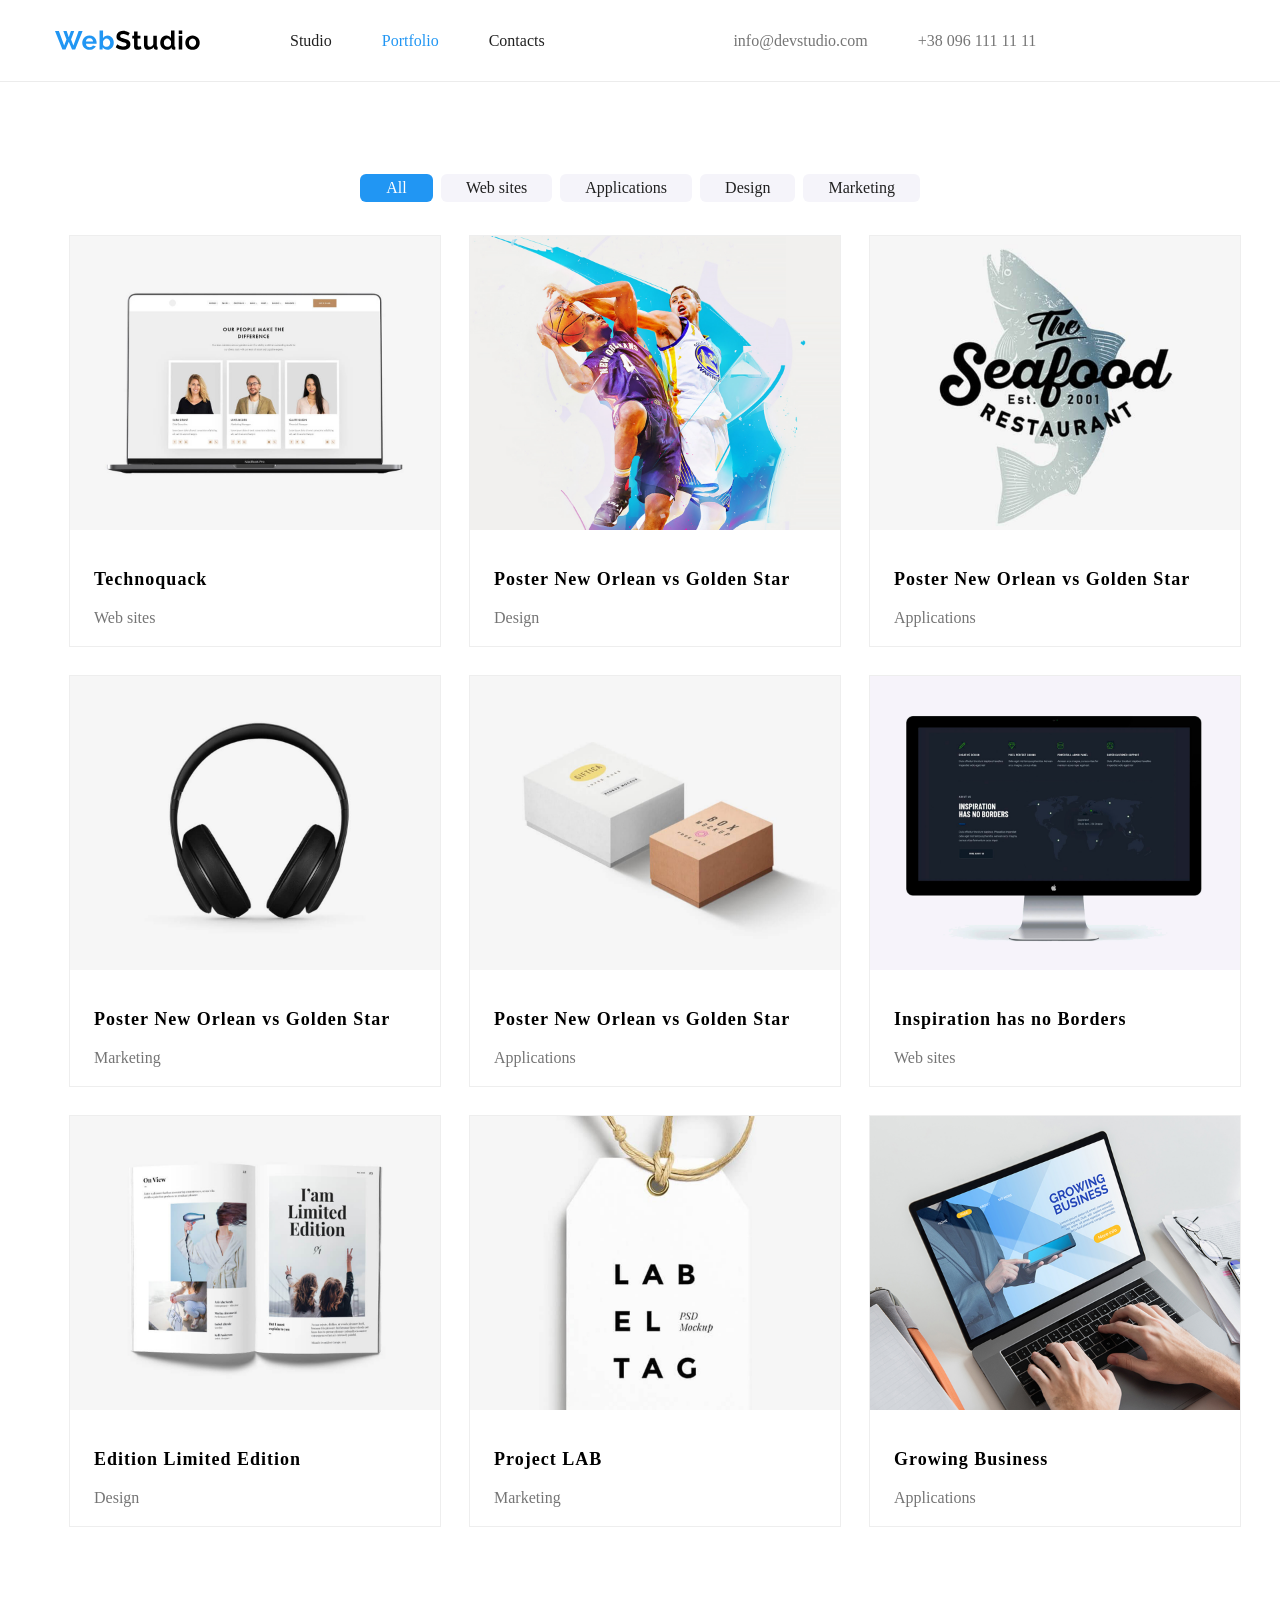
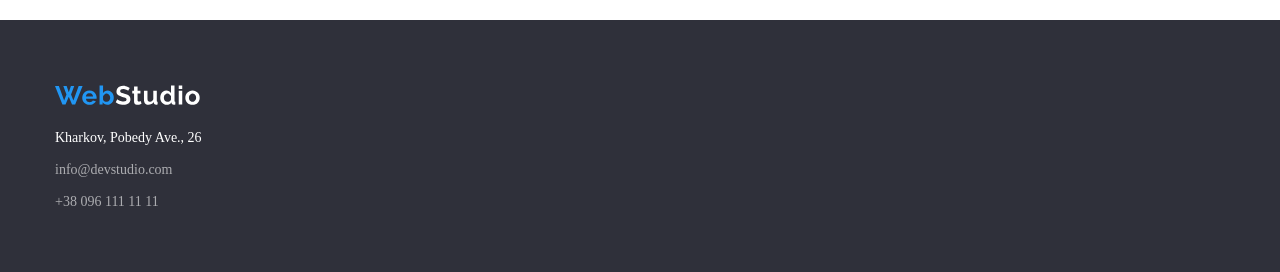
==== portfolio.html @ 72ee82d3 "finised hw-7" ====
<!DOCTYPE html>
<html lang="en">
<head>
    <meta charset="UTF-8">
    <meta name="viewport" content="width=device-width, initial-scale=1.0">
    <title>Portfolio</title>
    <link rel="stylesheet" href="css/styles.css">
</head>

<body>
        <header class="header">
        <div class="container header-container">
            <a class="header-logo" href="#">
                <img src="img/logo-header.svg" alt="WebStudio" width="145" height="31">
            </a>
            <nav class="header-nav">
                <a href="index.html">Studio</a>
                <a class="active" href="#">Portfolio</a>
                <a href="#">Contacts</a>
            </nav>

            <div class="header-info">
                <a href="mailto:info@devstudio.com">info@devstudio.com</a>
                <a href="tel:+380961111111">+38 096 111 11 11</a>
            </div>
        </div>

    </header>

    <main>
        <div class="three">
        <section class="container">
            <div class="dow">
                <button class="dow-btn">All</button>
                <button class="dow-btn1">Web sites</button>
                <button class="dow-btn1">Applications</button>
                <button class="dow-btn1">Design</button>
                <button class="dow-btn1">Marketing</button>
            </div>
        <section class="container">
            <div class="dflex">
                <div class="bordp2">
                    <img class="imgp2" src="img/p2-1.png" alt="p2-1" width="370" height="294">
                    <div class="divp2">
                        <h3 class="h3p2">Technoquack</h3>
                        <p class="pp2">Web sites</p>
                    </div>
                </div>
                <div class="bordp2">
                    <img class="imgp2" src="img/p2-2.png" alt="p2-2" width="370"height="294">
                    <div class="divp2">
                        <h3 class="h3p2">Poster New Orlean vs Golden Star</h3>
                        <p class="pp2">Design</p>
                    </div>
                </div>
                <div class="bordp2">
                    <img class="imgp2" src="img/p2-3.png" alt="p2-3" width="370"height="294">
                    <div class="divp2">
                        <h3 class="h3p2">Poster New Orlean vs Golden Star</h3>
                        <p class="pp2">Applications</p>
                    </div>
                </div>
                <div class="bordp2">
                    <img class="imgp2" src="img/p2-4.png" alt="p2-4" width="370"height="294">
                    <div class="divp2">
                        <h3 class="h3p2">Poster New Orlean vs Golden Star</h3>
                        <p class="pp2">Marketing</p>
                    </div>
                </div>
                <div class="bordp2">
                    <img class="imgp2" src="img/p2-5.png" alt="p2-5" width="370"height="294">
                    <div class="divp2">
                        <h3 class="h3p2">Poster New Orlean vs Golden Star</h3>
                        <p class="pp2">Applications</p>
                    </div>
                </div>
                <div class="bordp2">
                    <img class="imgp2" src="img/p2-6.png" alt="p2-6" width="370"height="294">
                    <div class="divp2">
                        <h3 class="h3p2">Inspiration has no Borders</h3>
                        <p class="pp2">Web sites</p>
                    </div>
                </div>
                <div class="bordp2">
                    <img class="imgp2" src="img/p2-7.png" alt="p2-7" width="370"height="294">
                    <div class="divp2">
                        <h3 class="h3p2">Edition Limited Edition</h3>
                        <p class="pp2">Design</p>
                    </div>
                </div>
                <div class="bordp2">
                    <img class="imgp2" src="img/p2-8.png" alt="p2-8" width="370"height="294">
                    <div class="divp2">
                        <h3 class="h3p2">Project LAB</h3>
                        <p class="pp2">Marketing</p>
                    </div>
                </div>
                <div class="bordp2">
                    <img class="imgp2" src="img/p2-9.png" alt="p2-9" width="370"height="294">
                    <div class="divp2">
                        <h3 class="h3p2">Growing Business</h3>
                        <p class="pp2">Applications</p>
                    </div>
                </div>
            </div>
        </section>
            </div>
        </section>
        </div>
    </main>

    <footer>
        <section class="footer">
        <div class="container">
        <div class="footer-out">
        <a href="#">
        <img class="img-footer" src="img/logo-footer.svg" alt="Logo" width="145"height="31">
        </a>
        </div>
        <div class="footer-out2">
            <h3>Kharkov, Pobedy Ave., 26</h3>
        </div>
        <div class="footer-a"><a href="mailto:info@devstudio.com">info@devstudio.com</a>
        </div>
        <div class="footer-a">
        <a href="tel:+380961111111">+38 096 111 11 11</a>
        </div>
        </div>
        </section>
    </footer>
</body>
</html>
---- css/styles.css ----
@import url("reset.css");

@font-face {
    font-family: 'Roboto';
    src: url('../fonts/RobotoCondensed-Regular.woff2') format('woff2');
    font-weight: 400;
    font-style: normal;
    font-display: swap;
}

@font-face {
    font-family: 'Roboto';
    src: url('../fonts/RobotoCondensed-Medium.woff2') format('woff2');
    font-weight: 500;
    font-style: normal;
    font-display: swap;
}

@font-face {
    font-family: 'Roboto';
    src: url('../fonts/RobotoCondensed-Bold.woff2') format('woff2');
    font-weight: 700;
    font-style: normal;
    font-display: swap;
}

@font-face {
    font-family: 'Roboto';
    src: url('../fonts/RobotoCondensed-Black.woff2') format('woff2');
    font-weight: 900;
    font-style: normal;
    font-display: swap;
}

.body {
    font-family: 'Roboto', sans-serif;
    color: #212121;
}

.container {
    max-width: 1200px;
    margin: 0 auto;
    padding: 0 15px;
}

.btn {
    display: inline-block;
    color: #fff;
    font-size: 16px;
    font-weight: 700;
    letter-spacing: 1px;
    background: #2196F3;
    padding: 17px;
    min-width: 200px;
    cursor: pointer;
    border-radius: 6px;
    text-align: center;
}

.btn:hover {
    background: #1574c2;
}

.header-container {
    display: flex;
    align-items: center;
}

.header {
    padding: 25px 0;
    font-weight: 500;
    border-bottom: 1px solid #ECECEC;
}

.header-logo {
    margin-right: 90px;
}

.header-nav, .header-info {
    display: flex;
    gap: 50px;
}

.header-nav a {
    color: #212121;
    text-decoration: none;
}

.header-info a {
    color: #757575;
    text-decoration: none;
}

.header-info a:hover, .header-nav a:hover {
    color: #2196F3;
}

.header-nav a.active {
    color: #2196F3;
}

.header-info {
    margin: 0 auto;
}

.hero {
    min-height: 600px;
    background: #2F303A;
    color: #fff;
    display: flex;
    flex-flow: column;
    justify-content: center;
}

.hero-title {
    font-size: 44px;
    line-height: 60px;
    font-weight: 900;
    text-transform: uppercase;
    letter-spacing: 3px;
    margin-bottom: 30px;
}

.hero-box {
    text-align: center;
    max-width: 696px;
    margin: 0 auto;
}

.about {
    padding: 94px 0;
}

.about-boxes {
    display: flex;
    gap: 30px;
}

.about-title {
    margin-bottom: 10px;
    font-weight: 700;
    text-transform: uppercase;
}

.about-p {
    color: #757575;
    line-height: 25px;
}

.three {
padding-bottom: 94px;
}

.three-title {
    margin-bottom: 50px;
    font-weight: 700;
    font-size: 36px;
    letter-spacing: 1px;
    text-align: center;
}

.three-two {
    display: flex;
    gap: 30px;
}

.cards {
    height: 294px;
    overflow: hidden;
}

.cards img {
    width: 100%;
    height: 100%;
    object-fit: cover;
}

.last {
    background: #F5F4FA;
    min-height: 648px;
}

.last-title {
    padding: 94px 0 0 0;
    margin-bottom: 50px;
    font-weight: 700;
    font-size: 36px;
    letter-spacing: 2px;
    text-align: center;
}

.last-box {
    display: flex;
    gap: 30px;

}

.last-img {
    background: #fff;
    box-shadow: 2px 3px 5px 2px #00000024;
    border-bottom-right-radius: 6px;
    border-bottom-left-radius: 6px;
}

.last-desc {
    margin: 0 auto;
    padding: 30px;
}

.last-h3 {
    font-weight: 500;
    font-size: 16px;
    text-align: center;
    letter-spacing: 1px;
    margin-bottom: 10px;
}

.last-p {
    color: #757575;
    font-weight: 400px;
    text-align: center;
    font-size: 16px;
}

.footer {
    background: #2F303A;
    min-height: 252px;
}

.img-footer {
    margin-top: 60px;
    margin-bottom: 20px;
}

.footer-out {
    color: #FFFFFF;
}

.footer-out2 {
    color: #FFF;
    display: flex;
    flex-flow: column;
    margin-bottom: 9px;
    font-weight: 400;
    font-size: 14px;
}

.footer-a a {
    font-weight: 400;
    font-size: 14px;
    margin: 9px 0;
    display: inline-block;
    text-decoration: none;
    color: #FFFFFF99;
}

.footer-a a:hover {
    color: #2196F3;
}

.dow {
    margin: 0 auto;
    margin-bottom: 34px;
    display: flex;
    justify-content: center;
    gap: 8px;
    padding-top: 92px;
}

.dow-btn {
    display: inline-block;
    color: #fff;
    font-size: 16px;
    font-weight: 500;
    background: #2196F3;
    padding: 6px;
    min-width: 73px;
    cursor: pointer;
    border-radius: 6px;
    text-align: center;
}

.dow-btn1 {
    display: inline-block;
    color: #212121;
    font-size: 16px;
    font-weight: 500;
    background: #F5F4FA;
    padding: 6px 25px;
    cursor: pointer;
    border-radius: 6px;
}

.dow-btn:hover {
    background: #0d538c;
}

.dow-btn1:hover {
background: #b6b4c2;
}

.dflex {
    width: 1170px;
    display: flex;
    flex-wrap: wrap;
    gap: 30px;
}

.imgp2 {
    margin-bottom: 20px;
}

.h3p2 {
    font-weight: 700;
    font-size: 18px;
    letter-spacing: 1px;
    margin-bottom: 4px;
    height: 36px;
}

.pp2 {
    font-weight: 400;
    color: #757575;
    font-size: 16px;
}

.divp2 {
    padding: 20px 24px;
}

.bordp2 {
    outline: 1px solid #EEEEEE;
}
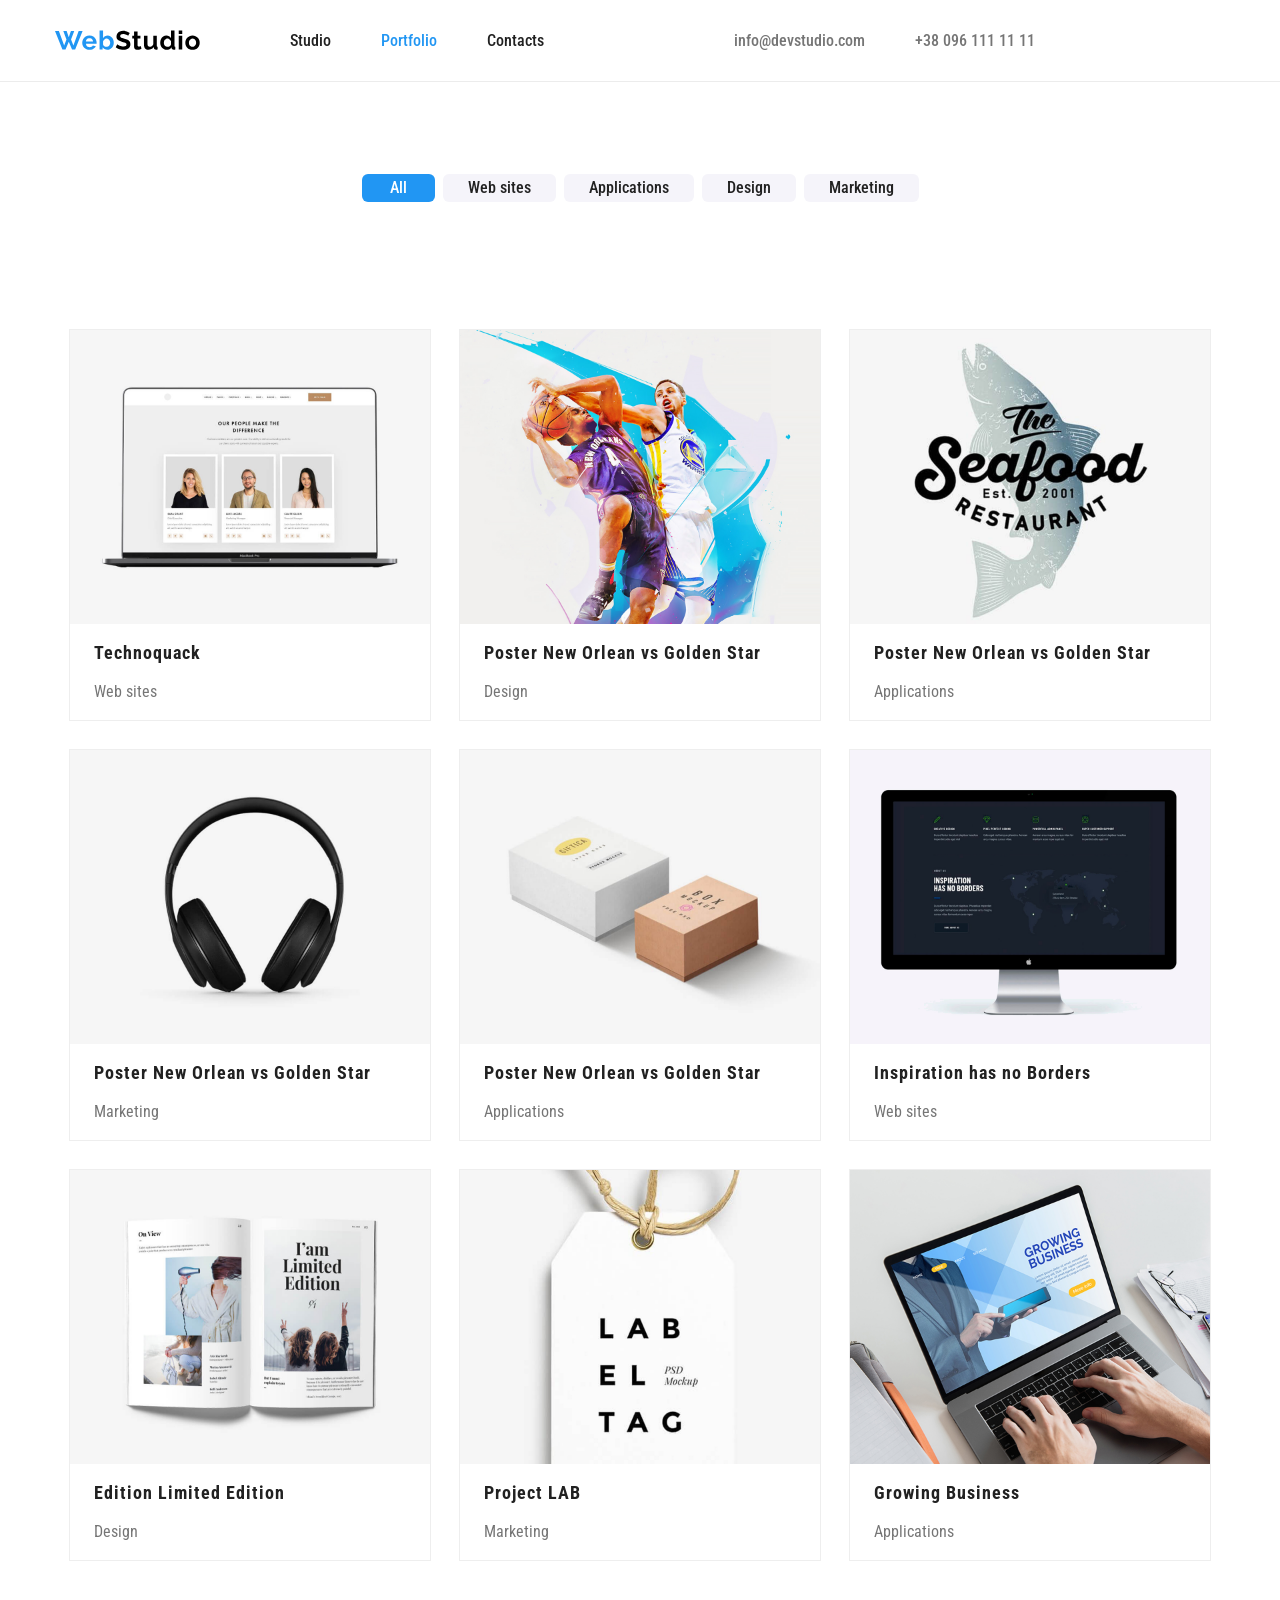
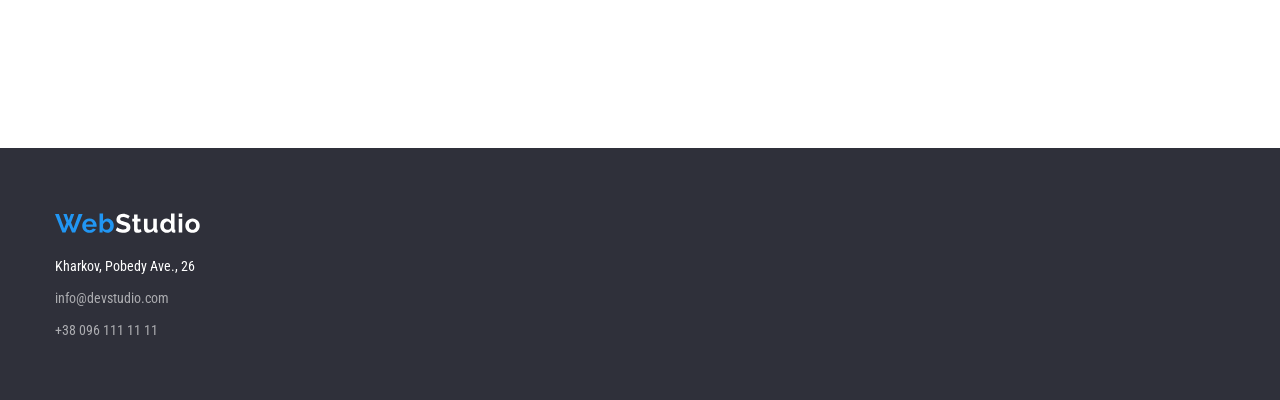
==== commit 08613bd5: "add position" ====
--- a/portfolio.html
+++ b/portfolio.html
@@ -39,64 +39,100 @@
             </div>
         <section class="container">
             <div class="dflex">
+
                 <div class="bordp2">
-                    <img class="imgp2" src="img/p2-1.png" alt="p2-1" width="370" height="294">
+                    <div class="test">
+                    <img src="img/p2-1.png" alt="p2-1" width="370" height="294">
+                    <p class="box">Lorem ipsum dolor sit amet, consectetur adipisicing. Quisquam, natus? Lorem ipsum dolor sit amet consectetur adipisicing elit. Consequatur nisi minus voluptas. Enim voluptatem itaque illum, molestias voluptates eaque voluptate?</p>
+                    </div>
                     <div class="divp2">
                         <h3 class="h3p2">Technoquack</h3>
                         <p class="pp2">Web sites</p>
                     </div>
                 </div>
+
                 <div class="bordp2">
+                    <div class="test">
                     <img class="imgp2" src="img/p2-2.png" alt="p2-2" width="370"height="294">
+                    <p class="box">Lorem ipsum dolor sit amet, consectetur adipisicing. Quisquam, natus? Lorem ipsum dolor sit amet consectetur adipisicing elit. Consequatur nisi minus voluptas. Enim voluptatem itaque illum, molestias voluptates eaque voluptate?</p>
+                    </div>
                     <div class="divp2">
                         <h3 class="h3p2">Poster New Orlean vs Golden Star</h3>
                         <p class="pp2">Design</p>
                     </div>
                 </div>
+
                 <div class="bordp2">
+                    <div class="test">
                     <img class="imgp2" src="img/p2-3.png" alt="p2-3" width="370"height="294">
+                    <p class="box">Lorem ipsum dolor sit amet, consectetur adipisicing. Quisquam, natus? Lorem ipsum dolor sit amet consectetur adipisicing elit. Consequatur nisi minus voluptas. Enim voluptatem itaque illum, molestias voluptates eaque voluptate?</p>
+                    </div>
                     <div class="divp2">
                         <h3 class="h3p2">Poster New Orlean vs Golden Star</h3>
                         <p class="pp2">Applications</p>
                     </div>
                 </div>
+
                 <div class="bordp2">
+                    <div class="test">
                     <img class="imgp2" src="img/p2-4.png" alt="p2-4" width="370"height="294">
+                    <p class="box">Lorem ipsum dolor sit amet, consectetur adipisicing. Quisquam, natus? Lorem ipsum dolor sit amet consectetur adipisicing elit. Consequatur nisi minus voluptas. Enim voluptatem itaque illum, molestias voluptates eaque voluptate?</p>
+                    </div>
                     <div class="divp2">
                         <h3 class="h3p2">Poster New Orlean vs Golden Star</h3>
                         <p class="pp2">Marketing</p>
                     </div>
                 </div>
+
                 <div class="bordp2">
+                    <div class="test">
                     <img class="imgp2" src="img/p2-5.png" alt="p2-5" width="370"height="294">
+                    <p class="box">Lorem ipsum dolor sit amet, consectetur adipisicing. Quisquam, natus? Lorem ipsum dolor sit amet consectetur adipisicing elit. Consequatur nisi minus voluptas. Enim voluptatem itaque illum, molestias voluptates eaque voluptate?</p>
+                    </div>
                     <div class="divp2">
                         <h3 class="h3p2">Poster New Orlean vs Golden Star</h3>
                         <p class="pp2">Applications</p>
                     </div>
                 </div>
+
                 <div class="bordp2">
+                    <div class="test">
                     <img class="imgp2" src="img/p2-6.png" alt="p2-6" width="370"height="294">
+                    <p class="box">Lorem ipsum dolor sit amet, consectetur adipisicing. Quisquam, natus? Lorem ipsum dolor sit amet consectetur adipisicing elit. Consequatur nisi minus voluptas. Enim voluptatem itaque illum, molestias voluptates eaque voluptate?</p>
+                    </div>
                     <div class="divp2">
                         <h3 class="h3p2">Inspiration has no Borders</h3>
                         <p class="pp2">Web sites</p>
                     </div>
                 </div>
+
                 <div class="bordp2">
+                    <div class="test">
                     <img class="imgp2" src="img/p2-7.png" alt="p2-7" width="370"height="294">
+                    <p class="box">Lorem ipsum dolor sit amet, consectetur adipisicing. Quisquam, natus? Lorem ipsum dolor sit amet consectetur adipisicing elit. Consequatur nisi minus voluptas. Enim voluptatem itaque illum, molestias voluptates eaque voluptate?</p>
+                    </div>
                     <div class="divp2">
                         <h3 class="h3p2">Edition Limited Edition</h3>
                         <p class="pp2">Design</p>
                     </div>
                 </div>
+
                 <div class="bordp2">
+                    <div class="test">
                     <img class="imgp2" src="img/p2-8.png" alt="p2-8" width="370"height="294">
+                    <p class="box">Lorem ipsum dolor sit amet, consectetur adipisicing. Quisquam, natus? Lorem ipsum dolor sit amet consectetur adipisicing elit. Consequatur nisi minus voluptas. Enim voluptatem itaque illum, molestias voluptates eaque voluptate?</p>
+                    </div>
                     <div class="divp2">
                         <h3 class="h3p2">Project LAB</h3>
                         <p class="pp2">Marketing</p>
                     </div>
                 </div>
+
                 <div class="bordp2">
+                    <div class="test">
                     <img class="imgp2" src="img/p2-9.png" alt="p2-9" width="370"height="294">
+                    <p class="box">Lorem ipsum dolor sit amet, consectetur adipisicing. Quisquam, natus? Lorem ipsum dolor sit amet consectetur adipisicing elit. Consequatur nisi minus voluptas. Enim voluptatem itaque illum, molestias voluptates eaque voluptate?</p>
+                    </div>
                     <div class="divp2">
                         <h3 class="h3p2">Growing Business</h3>
                         <p class="pp2">Applications</p>
--- a/css/styles.css
+++ b/css/styles.css
@@ -32,7 +32,7 @@
     font-display: swap;
 }
 
-.body {
+body {
     font-family: 'Roboto', sans-serif;
     color: #212121;
 }
@@ -165,23 +165,25 @@
 }
 
 .cards {
-    height: 294px;
-    overflow: hidden;
+    display: flex;
+    gap: 30px;
+    position: relative;
 }
 
 .cards img {
     width: 100%;
     height: 100%;
+    overflow: hidden;
     object-fit: cover;
+    position: relative;
 }
 
 .last {
     background: #F5F4FA;
-    min-height: 648px;
+    padding: 94px 0;
 }
 
 .last-title {
-    padding: 94px 0 0 0;
     margin-bottom: 50px;
     font-weight: 700;
     font-size: 36px;
@@ -200,6 +202,7 @@
     box-shadow: 2px 3px 5px 2px #00000024;
     border-bottom-right-radius: 6px;
     border-bottom-left-radius: 6px;
+    flex: 1 1 23%;
 }
 
 .last-desc {
@@ -300,14 +303,18 @@
 }
 
 .dflex {
-    width: 1170px;
     display: flex;
     flex-wrap: wrap;
     gap: 30px;
+    padding: 94px 0;
 }
 
 .imgp2 {
     margin-bottom: 20px;
+    height: 294px;
+    width: 100%;
+    object-fit: cover;
+    overflow: hidden;
 }
 
 .h3p2 {
@@ -328,6 +335,62 @@
     padding: 20px 24px;
 }
 
+.bordp {
+}
+
 .bordp2 {
     outline: 1px solid #EEEEEE;
+    flex: 1 1 30%;
+    position: relative;
+}
+
+.bordp2 img {
+    width: 100%;
+    height: 294px;
+    object-fit: cover;
+}
+
+.test {
+    height: 294px;
+    position: relative;
+}
+
+.test img {
+    width: 100%;
+    height: 100%;
+    object-fit:cover;
+}
+
+.box {
+    background: rgba(20, 77, 170, 0.5);
+    color: #fff;
+    position: absolute;
+    inset: 0;
+    display: flex;
+    padding: 10px;
+    align-items: center;
+    display: none;
+}
+
+.bordp2:hover .box {
+    display: block;
+}
+
+.cards:hover .cards-desc {
+    display: block;
+}
+
+.cards-desc {
+    position: absolute;
+    bottom: 0;
+    left: 0;
+    right: 0;
+    background: rgba(47, 48, 58, 0.8);
+    padding: 20px 10px;
+    color: white;
+    text-align: center;
+    font-weight: 700;
+    font-size: 14px;
+    text-transform: uppercase;
+    display: none;
 }
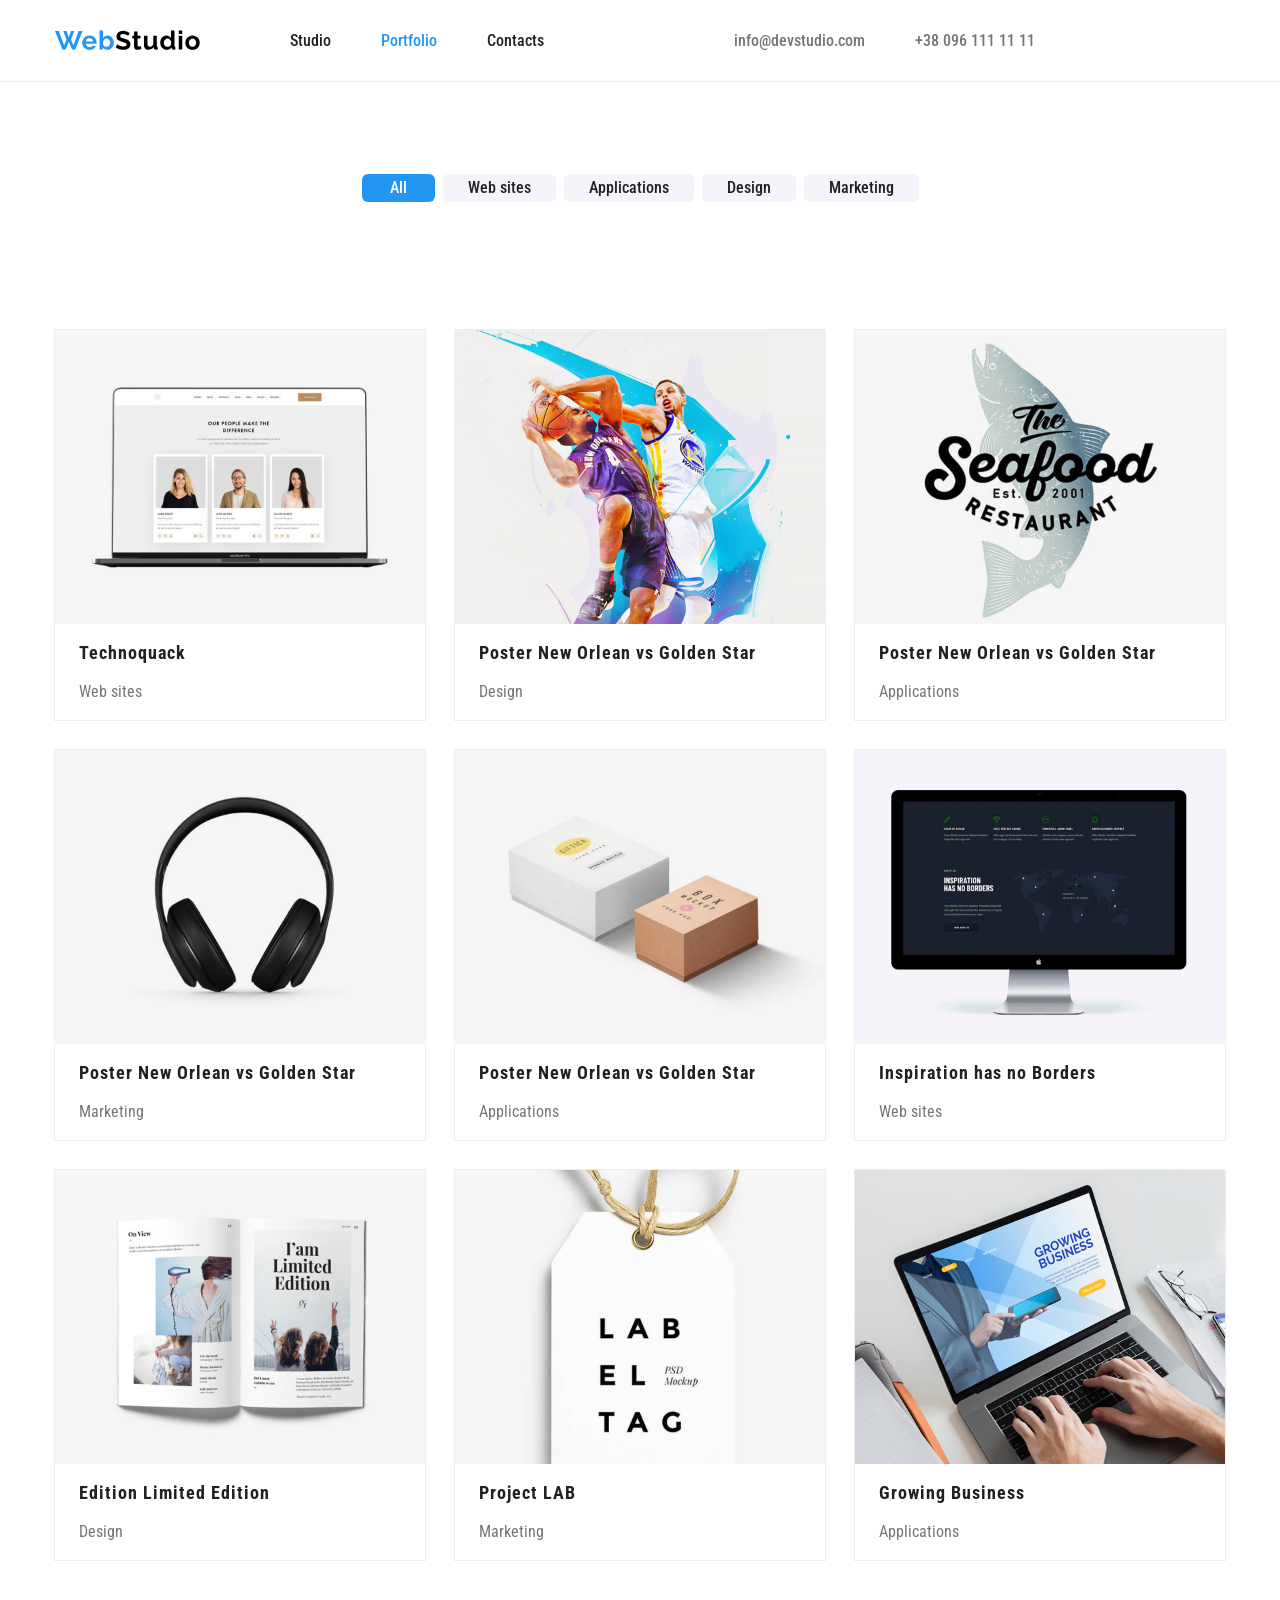
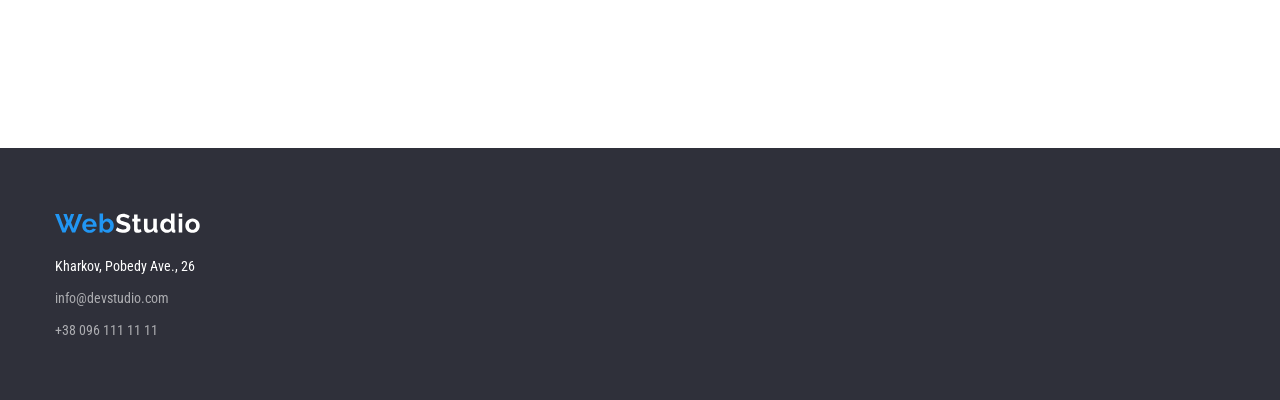
==== commit 84f7b051: "update" ====
--- a/portfolio.html
+++ b/portfolio.html
@@ -1,5 +1,5 @@
 <!DOCTYPE html>
-<html lang="en">
+<html lang="zxx">
 <head>
     <meta charset="UTF-8">
     <meta name="viewport" content="width=device-width, initial-scale=1.0">
@@ -37,7 +37,7 @@
                 <button class="dow-btn1">Design</button>
                 <button class="dow-btn1">Marketing</button>
             </div>
-        <section class="container">
+
             <div class="dflex">
 
                 <div class="bordp2">
@@ -53,7 +53,7 @@
 
                 <div class="bordp2">
                     <div class="test">
-                    <img class="imgp2" src="img/p2-2.png" alt="p2-2" width="370"height="294">
+                    <img class="imgp2" src="img/p2-2.png" alt="p2-2" width="370" height="294">
                     <p class="box">Lorem ipsum dolor sit amet, consectetur adipisicing. Quisquam, natus? Lorem ipsum dolor sit amet consectetur adipisicing elit. Consequatur nisi minus voluptas. Enim voluptatem itaque illum, molestias voluptates eaque voluptate?</p>
                     </div>
                     <div class="divp2">
@@ -64,7 +64,7 @@
 
                 <div class="bordp2">
                     <div class="test">
-                    <img class="imgp2" src="img/p2-3.png" alt="p2-3" width="370"height="294">
+                    <img class="imgp2" src="img/p2-3.png" alt="p2-3" width="370" height="294">
                     <p class="box">Lorem ipsum dolor sit amet, consectetur adipisicing. Quisquam, natus? Lorem ipsum dolor sit amet consectetur adipisicing elit. Consequatur nisi minus voluptas. Enim voluptatem itaque illum, molestias voluptates eaque voluptate?</p>
                     </div>
                     <div class="divp2">
@@ -75,7 +75,7 @@
 
                 <div class="bordp2">
                     <div class="test">
-                    <img class="imgp2" src="img/p2-4.png" alt="p2-4" width="370"height="294">
+                    <img class="imgp2" src="img/p2-4.png" alt="p2-4" width="370" height="294">
                     <p class="box">Lorem ipsum dolor sit amet, consectetur adipisicing. Quisquam, natus? Lorem ipsum dolor sit amet consectetur adipisicing elit. Consequatur nisi minus voluptas. Enim voluptatem itaque illum, molestias voluptates eaque voluptate?</p>
                     </div>
                     <div class="divp2">
@@ -86,7 +86,7 @@
 
                 <div class="bordp2">
                     <div class="test">
-                    <img class="imgp2" src="img/p2-5.png" alt="p2-5" width="370"height="294">
+                    <img class="imgp2" src="img/p2-5.png" alt="p2-5" width="370" height="294">
                     <p class="box">Lorem ipsum dolor sit amet, consectetur adipisicing. Quisquam, natus? Lorem ipsum dolor sit amet consectetur adipisicing elit. Consequatur nisi minus voluptas. Enim voluptatem itaque illum, molestias voluptates eaque voluptate?</p>
                     </div>
                     <div class="divp2">
@@ -97,7 +97,7 @@
 
                 <div class="bordp2">
                     <div class="test">
-                    <img class="imgp2" src="img/p2-6.png" alt="p2-6" width="370"height="294">
+                    <img class="imgp2" src="img/p2-6.png" alt="p2-6" width="370" height="294">
                     <p class="box">Lorem ipsum dolor sit amet, consectetur adipisicing. Quisquam, natus? Lorem ipsum dolor sit amet consectetur adipisicing elit. Consequatur nisi minus voluptas. Enim voluptatem itaque illum, molestias voluptates eaque voluptate?</p>
                     </div>
                     <div class="divp2">
@@ -108,7 +108,7 @@
 
                 <div class="bordp2">
                     <div class="test">
-                    <img class="imgp2" src="img/p2-7.png" alt="p2-7" width="370"height="294">
+                    <img class="imgp2" src="img/p2-7.png" alt="p2-7" width="370" height="294">
                     <p class="box">Lorem ipsum dolor sit amet, consectetur adipisicing. Quisquam, natus? Lorem ipsum dolor sit amet consectetur adipisicing elit. Consequatur nisi minus voluptas. Enim voluptatem itaque illum, molestias voluptates eaque voluptate?</p>
                     </div>
                     <div class="divp2">
@@ -119,7 +119,7 @@
 
                 <div class="bordp2">
                     <div class="test">
-                    <img class="imgp2" src="img/p2-8.png" alt="p2-8" width="370"height="294">
+                    <img class="imgp2" src="img/p2-8.png" alt="p2-8" width="370" height="294">
                     <p class="box">Lorem ipsum dolor sit amet, consectetur adipisicing. Quisquam, natus? Lorem ipsum dolor sit amet consectetur adipisicing elit. Consequatur nisi minus voluptas. Enim voluptatem itaque illum, molestias voluptates eaque voluptate?</p>
                     </div>
                     <div class="divp2">
@@ -130,7 +130,7 @@
 
                 <div class="bordp2">
                     <div class="test">
-                    <img class="imgp2" src="img/p2-9.png" alt="p2-9" width="370"height="294">
+                    <img class="imgp2" src="img/p2-9.png" alt="p2-9" width="370" height="294">
                     <p class="box">Lorem ipsum dolor sit amet, consectetur adipisicing. Quisquam, natus? Lorem ipsum dolor sit amet consectetur adipisicing elit. Consequatur nisi minus voluptas. Enim voluptatem itaque illum, molestias voluptates eaque voluptate?</p>
                     </div>
                     <div class="divp2">
@@ -141,8 +141,7 @@
             </div>
         </section>
             </div>
-        </section>
-        </div>
+
     </main>
 
     <footer>
@@ -150,7 +149,7 @@
         <div class="container">
         <div class="footer-out">
         <a href="#">
-        <img class="img-footer" src="img/logo-footer.svg" alt="Logo" width="145"height="31">
+        <img class="img-footer" src="img/logo-footer.svg" alt="Logo" width="145" height="31">
         </a>
         </div>
         <div class="footer-out2">
--- a/css/styles.css
+++ b/css/styles.css
@@ -362,14 +362,18 @@
 }
 
 .box {
-    background: rgba(20, 77, 170, 0.5);
+    background: rgba(33, 150, 243, 0.9);
     color: #fff;
     position: absolute;
     inset: 0;
     display: flex;
-    padding: 10px;
+    padding: 63px 24px;
     align-items: center;
     display: none;
+    font-weight: 400;
+    font-size: 18px;
+    line-height: 28px;
+
 }
 
 .bordp2:hover .box {
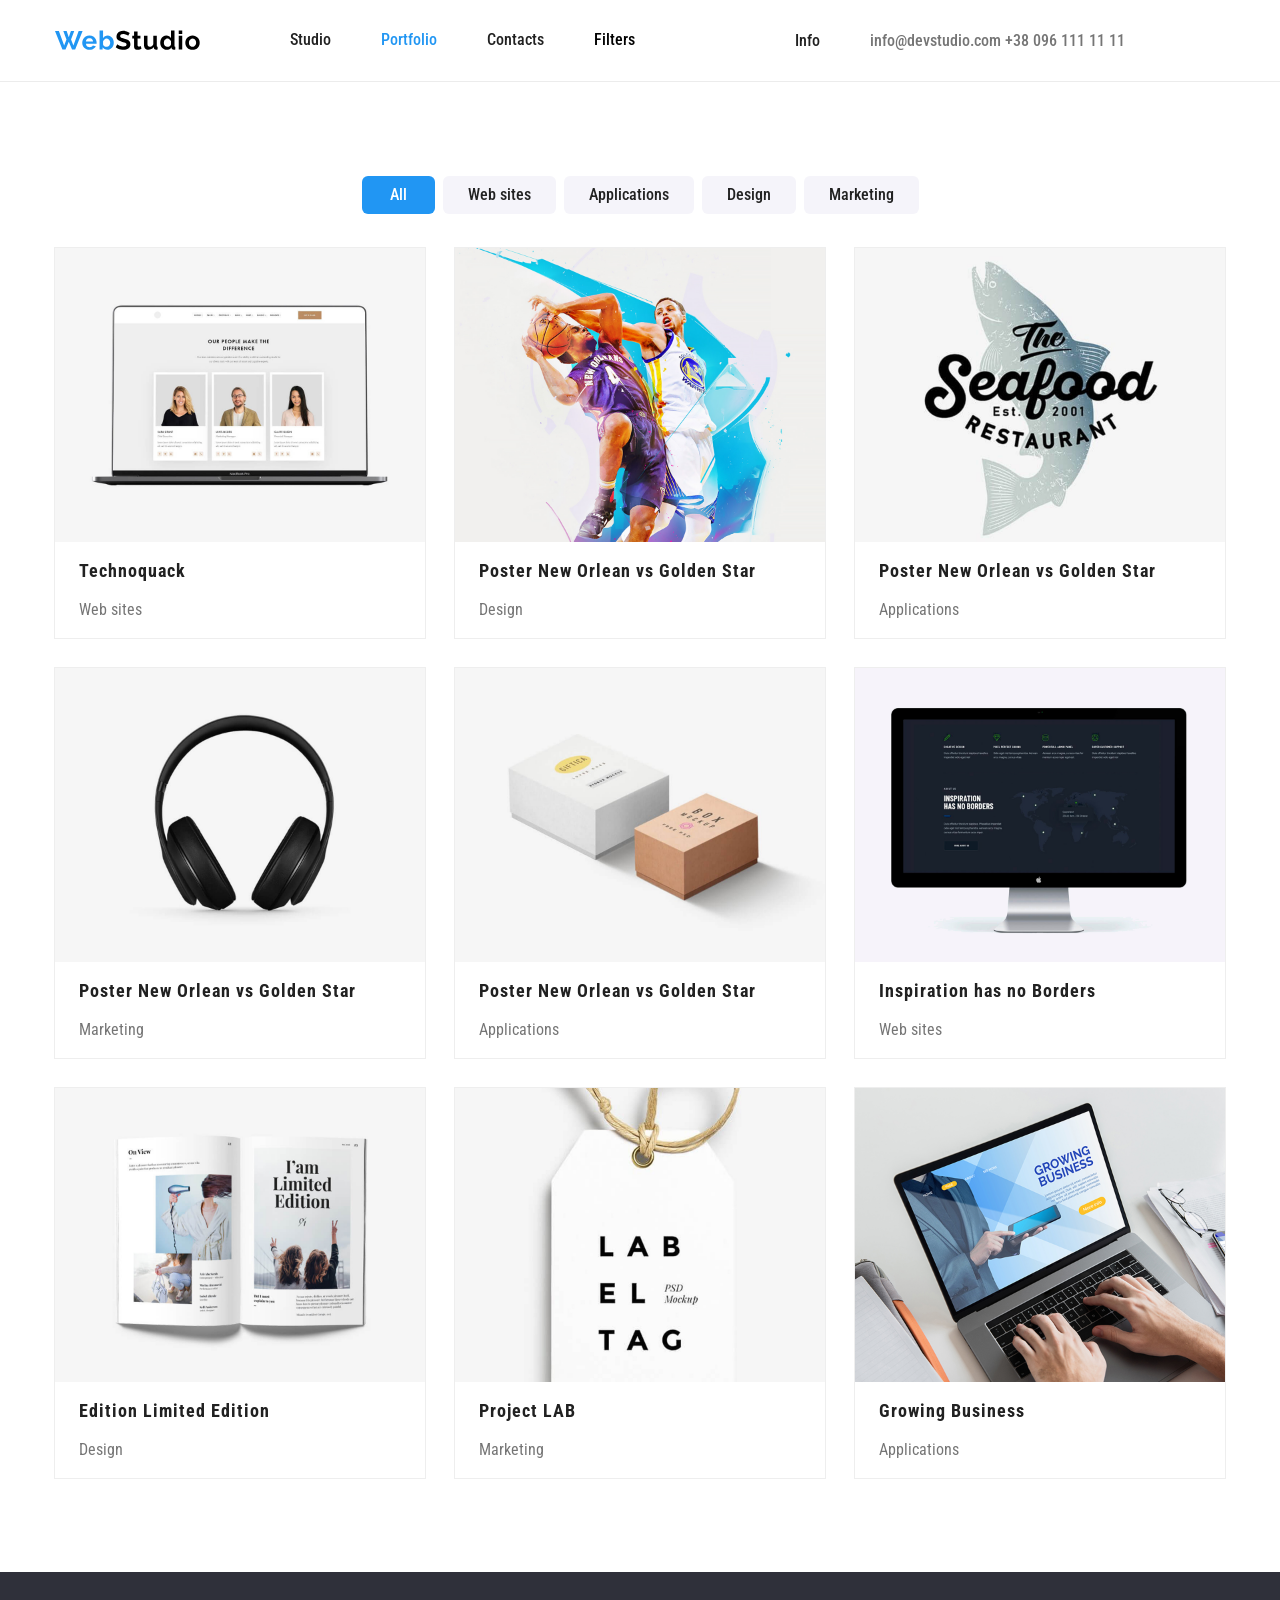
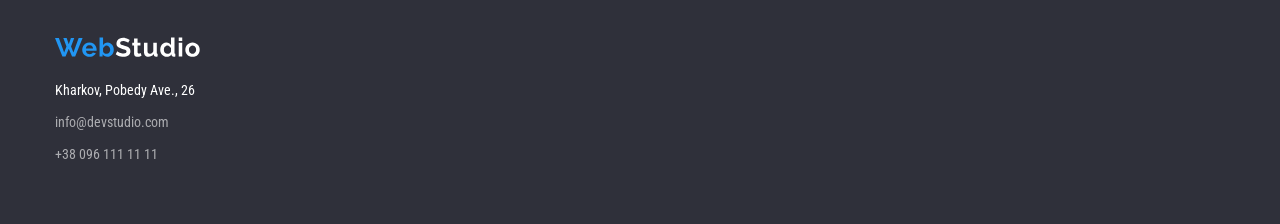
==== commit 4acc7c24: "new filters" ====
--- a/portfolio.html
+++ b/portfolio.html
@@ -13,23 +13,60 @@
             <a class="header-logo" href="#">
                 <img src="img/logo-header.svg" alt="WebStudio" width="145" height="31">
             </a>
+
             <nav class="header-nav">
+            <ul class="header-nav">
+                <li>
                 <a href="index.html">Studio</a>
+                </li>
+                <li>
                 <a class="active" href="#">Portfolio</a>
+                </li>
+                <li>
                 <a href="#">Contacts</a>
+                </li>
+                <li class="submenu">
+                <a style="background: inherit; text-align: left; color: black; padding: 0;" href="#">Filters</a>
+                    <ul>
+                        <li>
+                            <a href="#">Web sites</a>
+                        </li>
+                        <li>
+                            <a href="#">Design</a>
+                        </li>
+                        <li>
+                            <a href="#">Applications</a>
+                        </li>
+                        <li class="submenu">
+                            <a href="#">All</a>`
+                            <ul>
+                                <li>
+                                    <a href="#">All Filters</a>
+                                </li>
+                                <li>
+                                    <a href="#">Unique</a>
+                                </li>
+                            </ul>
+                        </li>
+                    </ul>
+                </li>
+            </ul>
             </nav>
 
             <div class="header-info">
-                <a href="mailto:info@devstudio.com">info@devstudio.com</a>
-                <a href="tel:+380961111111">+38 096 111 11 11</a>
+                <div class="sub-header-info">Info</div>
+                <div class="sub-sub-header-info">
+                    <a href="mailto:info@devstudio.com">info@devstudio.com</a>
+                    <a href="tel:+380961111111">+38 096 111 11 11</a>
+                </div>
             </div>
         </div>
 
     </header>
 
     <main>
-        <div class="three">
-        <section class="container">
+        <section class="three">
+        <div class="container">
             <div class="dow">
                 <button class="dow-btn">All</button>
                 <button class="dow-btn1">Web sites</button>
@@ -139,8 +176,8 @@
                     </div>
                 </div>
             </div>
-        </section>
-            </div>
+        </div>
+            </section>
 
     </main>
 
--- a/css/styles.css
+++ b/css/styles.css
@@ -70,6 +70,7 @@
     padding: 25px 0;
     font-weight: 500;
     border-bottom: 1px solid #ECECEC;
+    position: relative;
 }
 
 .header-logo {
@@ -79,28 +80,38 @@
 .header-nav, .header-info {
     display: flex;
     gap: 50px;
+    position: relative;
 }
 
 .header-nav a {
     color: #212121;
     text-decoration: none;
+    justify-content: center;
+}
+
+.header-info a:hover, .header-nav a:hover {
+    color: #2196F3;
+}
+
+.header-nav a.active {
+    color: #2196F3;
+}
+
+
+.header-list {
+    display: flex;
+    gap: 30px;
+    justify-content: center;
+}
+
+
+.header-info {
+    margin: 0 auto;
 }
 
 .header-info a {
     color: #757575;
     text-decoration: none;
-}
-
-.header-info a:hover, .header-nav a:hover {
-    color: #2196F3;
-}
-
-.header-nav a.active {
-    color: #2196F3;
-}
-
-.header-info {
-    margin: 0 auto;
 }
 
 .hero {
@@ -148,7 +159,7 @@
 }
 
 .three {
-padding-bottom: 94px;
+padding: 94px 0;
 }
 
 .three-title {
@@ -267,7 +278,6 @@
     display: flex;
     justify-content: center;
     gap: 8px;
-    padding-top: 92px;
 }
 
 .dow-btn {
@@ -289,7 +299,7 @@
     font-size: 16px;
     font-weight: 500;
     background: #F5F4FA;
-    padding: 6px 25px;
+    padding: 11px 25px;
     cursor: pointer;
     border-radius: 6px;
 }
@@ -306,7 +316,6 @@
     display: flex;
     flex-wrap: wrap;
     gap: 30px;
-    padding: 94px 0;
 }
 
 .imgp2 {
@@ -366,18 +375,16 @@
     color: #fff;
     position: absolute;
     inset: 0;
-    display: flex;
-    padding: 63px 24px;
+    padding: 24px;
     align-items: center;
     display: none;
-    font-weight: 400;
     font-size: 18px;
     line-height: 28px;
 
 }
 
 .bordp2:hover .box {
-    display: block;
+    display: flex;
 }
 
 .cards:hover .cards-desc {
@@ -397,4 +404,43 @@
     font-size: 14px;
     text-transform: uppercase;
     display: none;
-}+}
+
+.submenu {
+    position: relative;
+    min-width: 100px;
+}
+
+.submenu>ul {
+    position: absolute;
+    top: 100%;
+    left: 0;
+    padding: 33px 0;
+    display: none;
+}
+
+.submenu .submenu>ul{
+    top: -33px;
+    left: -101%;
+    z-index: 2;
+    width: 100px;
+}
+
+.submenu a {
+    color: white;
+    display: block;
+    text-align: center;
+    text-decoration: none;
+    background-color: #1574c2;
+    padding: 10px 0;
+    border-radius: 6px;
+    margin-bottom: 2px;
+}
+
+.submenu:hover>ul {
+    display: block;
+}
+
+.submenu>ul a {
+    white-space: nowrap;
+}
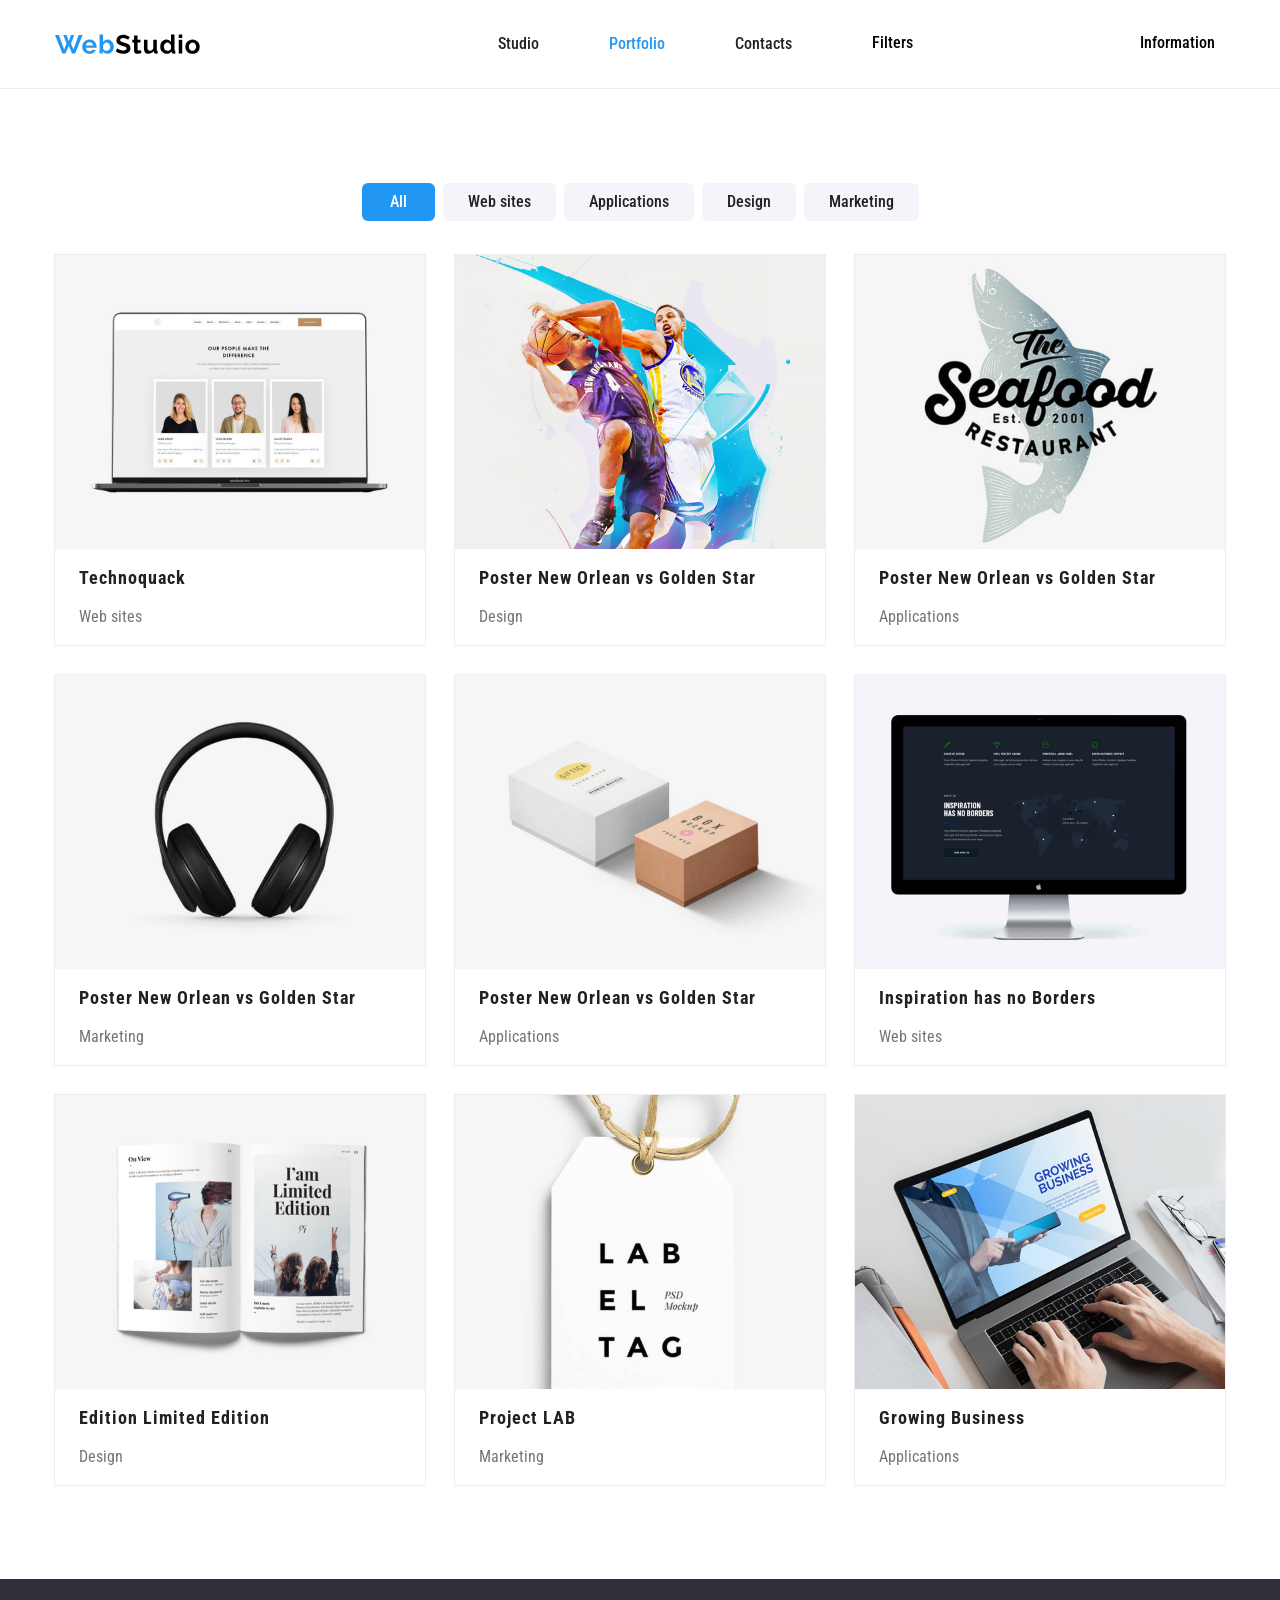
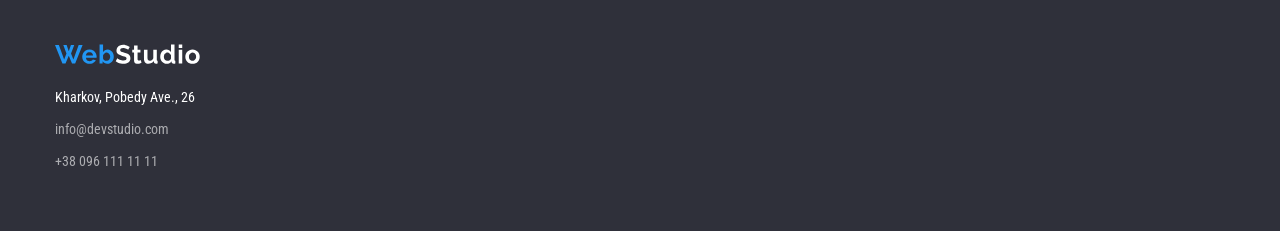
==== commit 3ab01de4: "added v0.1" ====
--- a/portfolio.html
+++ b/portfolio.html
@@ -26,7 +26,7 @@
                 <a href="#">Contacts</a>
                 </li>
                 <li class="submenu">
-                <a style="background: inherit; text-align: left; color: black; padding: 0;" href="#">Filters</a>
+                <a class="submenu a-submenu" href="#">Filters</a>
                     <ul>
                         <li>
                             <a href="#">Web sites</a>
@@ -38,8 +38,8 @@
                             <a href="#">Applications</a>
                         </li>
                         <li class="submenu">
-                            <a href="#">All</a>`
-                            <ul>
+                            <a href="#">All</a>
+                            <ul style="padding: 0 2px 0 0; left: auto;">
                                 <li>
                                     <a href="#">All Filters</a>
                                 </li>
@@ -52,15 +52,19 @@
                 </li>
             </ul>
             </nav>
-
-            <div class="header-info">
-                <div class="sub-header-info">Info</div>
-                <div class="sub-sub-header-info">
-                    <a href="mailto:info@devstudio.com">info@devstudio.com</a>
-                    <a href="tel:+380961111111">+38 096 111 11 11</a>
-                </div>
+            <div class=" info-d">
+                <a class="info-d a-submenu" href="#">Information</a>
+                <ul>
+                        <li>
+                            <a href="mailto:info@devstudio.com">info@devstudio.com</a></li>
+                        <li>
+                            <a href="tel:+380961111111">+38 096 111 11 11</a></li>
+                </ul>
             </div>
-        </div>
+
+
+        </div>
+
 
     </header>
 
--- a/css/styles.css
+++ b/css/styles.css
@@ -63,6 +63,8 @@
 
 .header-container {
     display: flex;
+    justify-content: space-between;
+    text-align: center;
     align-items: center;
 }
 
@@ -79,8 +81,9 @@
 
 .header-nav, .header-info {
     display: flex;
-    gap: 50px;
-    position: relative;
+    gap: 70px;
+    position: relative;
+    align-items: center;
 }
 
 .header-nav a {
@@ -89,7 +92,7 @@
     justify-content: center;
 }
 
-.header-info a:hover, .header-nav a:hover {
+.header-info a:hover, .header-nav a:hover, .info-d a:hover {
     color: #2196F3;
 }
 
@@ -113,6 +116,7 @@
     color: #757575;
     text-decoration: none;
 }
+
 
 .hero {
     min-height: 600px;
@@ -408,22 +412,19 @@
 
 .submenu {
     position: relative;
-    min-width: 100px;
 }
 
 .submenu>ul {
     position: absolute;
-    top: 100%;
-    left: 0;
-    padding: 33px 0;
     display: none;
+    padding: 25px 0 0;
+    min-width: 150px;
 }
 
 .submenu .submenu>ul{
-    top: -33px;
-    left: -101%;
+    top: 0;
+    right: 100%;
     z-index: 2;
-    width: 100px;
 }
 
 .submenu a {
@@ -432,10 +433,16 @@
     text-align: center;
     text-decoration: none;
     background-color: #1574c2;
-    padding: 10px 0;
     border-radius: 6px;
     margin-bottom: 2px;
-}
+    padding: 10px 10px ;
+}
+
+.submenu.a-submenu {
+    background: inherit;
+    color: black;
+}
+
 
 .submenu:hover>ul {
     display: block;
@@ -444,3 +451,40 @@
 .submenu>ul a {
     white-space: nowrap;
 }
+
+.info-d {
+    text-decoration: none;
+    position: relative;
+}
+
+.info-d>ul {
+    position: absolute;
+    display: none;
+    min-width: 150px;
+    padding: 25px 0 0 0;
+}
+
+.info-d a {
+    color: white;
+    display: block;
+    text-align: center;
+    text-decoration: none;
+    background-color: #1574c2;
+    border-radius: 6px;
+    margin-bottom: 2px;
+    padding: 10px 10px;
+}
+
+.info-d .a-submenu {
+    background: inherit;
+    color: black;
+}
+
+
+.info-d:hover>ul {
+    display: block;
+}
+
+.info-d>ul a {
+    white-space: nowrap;
+}
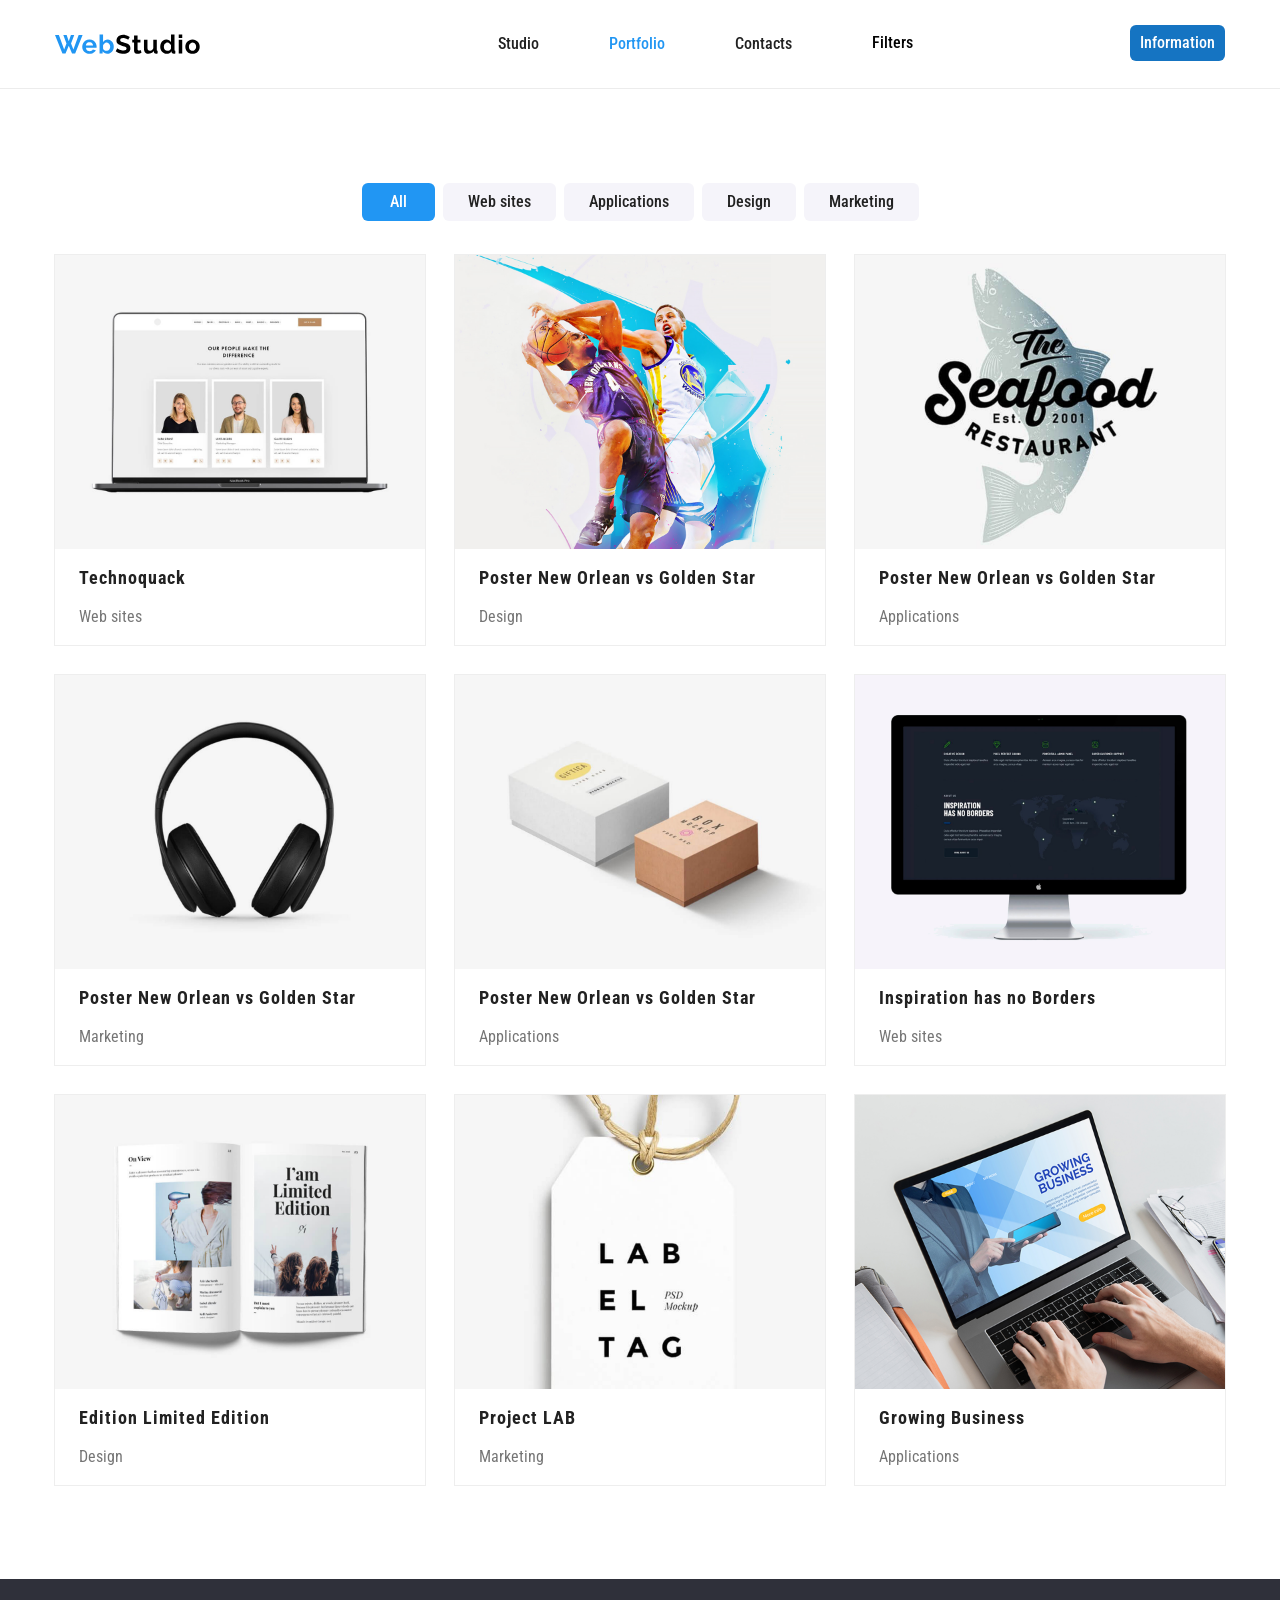
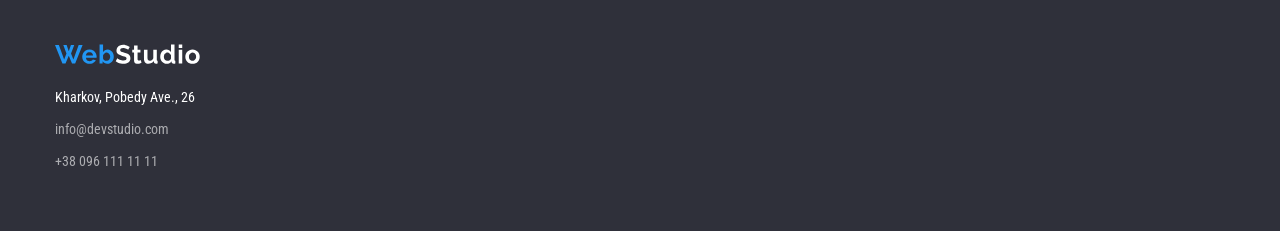
==== commit 300169c5: "finished less10" ====
--- a/portfolio.html
+++ b/portfolio.html
@@ -52,8 +52,9 @@
                 </li>
             </ul>
             </nav>
+
             <div class=" info-d">
-                <a class="info-d a-submenu" href="#">Information</a>
+                <a href="#">Information</a>
                 <ul>
                         <li>
                             <a href="mailto:info@devstudio.com">info@devstudio.com</a></li>
@@ -61,7 +62,6 @@
                             <a href="tel:+380961111111">+38 096 111 11 11</a></li>
                 </ul>
             </div>
-
 
         </div>
 
--- a/css/styles.css
+++ b/css/styles.css
@@ -1,36 +1,5 @@
 @import url("reset.css");
-
-@font-face {
-    font-family: 'Roboto';
-    src: url('../fonts/RobotoCondensed-Regular.woff2') format('woff2');
-    font-weight: 400;
-    font-style: normal;
-    font-display: swap;
-}
-
-@font-face {
-    font-family: 'Roboto';
-    src: url('../fonts/RobotoCondensed-Medium.woff2') format('woff2');
-    font-weight: 500;
-    font-style: normal;
-    font-display: swap;
-}
-
-@font-face {
-    font-family: 'Roboto';
-    src: url('../fonts/RobotoCondensed-Bold.woff2') format('woff2');
-    font-weight: 700;
-    font-style: normal;
-    font-display: swap;
-}
-
-@font-face {
-    font-family: 'Roboto';
-    src: url('../fonts/RobotoCondensed-Black.woff2') format('woff2');
-    font-weight: 900;
-    font-style: normal;
-    font-display: swap;
-}
+@import url("fonts.css");
 
 body {
     font-family: 'Roboto', sans-serif;
@@ -430,8 +399,6 @@
 .submenu a {
     color: white;
     display: block;
-    text-align: center;
-    text-decoration: none;
     background-color: #1574c2;
     border-radius: 6px;
     margin-bottom: 2px;
@@ -448,9 +415,6 @@
     display: block;
 }
 
-.submenu>ul a {
-    white-space: nowrap;
-}
 
 .info-d {
     text-decoration: none;
@@ -460,14 +424,12 @@
 .info-d>ul {
     position: absolute;
     display: none;
-    min-width: 150px;
     padding: 25px 0 0 0;
 }
 
 .info-d a {
     color: white;
     display: block;
-    text-align: center;
     text-decoration: none;
     background-color: #1574c2;
     border-radius: 6px;
@@ -475,16 +437,6 @@
     padding: 10px 10px;
 }
 
-.info-d .a-submenu {
-    background: inherit;
-    color: black;
-}
-
-
 .info-d:hover>ul {
     display: block;
-}
-
-.info-d>ul a {
-    white-space: nowrap;
-}
+}
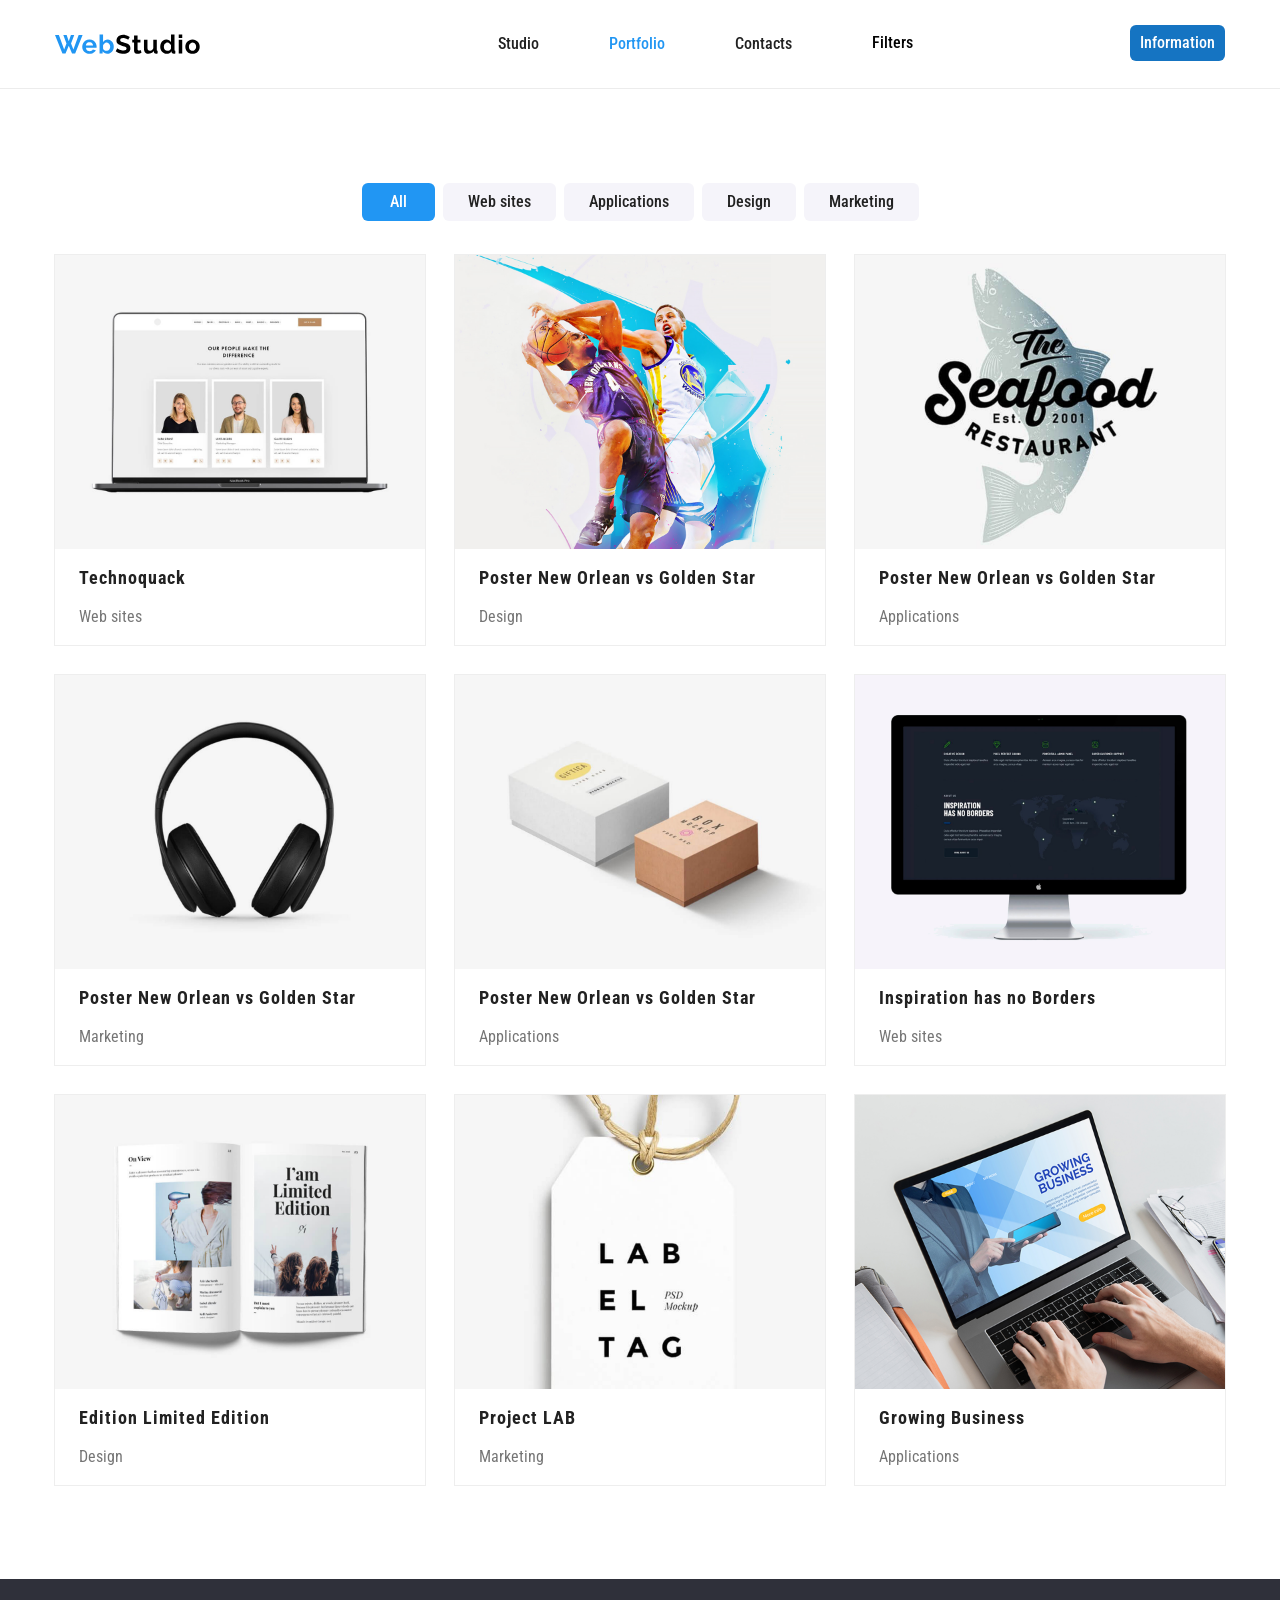
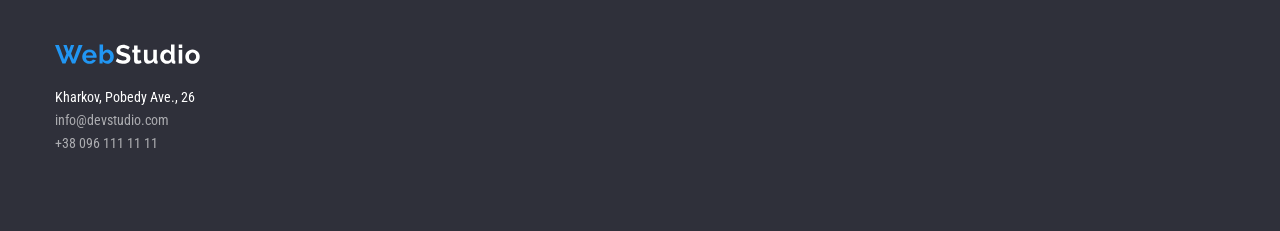
==== commit 0f3b778b: "l-11.1" ====
--- a/portfolio.html
+++ b/portfolio.html
@@ -13,7 +13,6 @@
             <a class="header-logo" href="#">
                 <img src="img/logo-header.svg" alt="WebStudio" width="145" height="31">
             </a>
-
             <nav class="header-nav">
             <ul class="header-nav">
                 <li>
@@ -52,7 +51,6 @@
                 </li>
             </ul>
             </nav>
-
             <div class=" info-d">
                 <a href="#">Information</a>
                 <ul>
@@ -62,12 +60,8 @@
                             <a href="tel:+380961111111">+38 096 111 11 11</a></li>
                 </ul>
             </div>
-
-        </div>
-
-
+        </div>
     </header>
-
     <main>
         <section class="three">
         <div class="container">
@@ -184,7 +178,6 @@
             </section>
 
     </main>
-
     <footer>
         <section class="footer">
         <div class="container">
--- a/css/styles.css
+++ b/css/styles.css
@@ -89,12 +89,14 @@
 
 .hero {
     min-height: 600px;
-    background: #2F303A;
+    background: #2F303A url('../img/Img.jpg') no-repeat center/cover;
     color: #fff;
     display: flex;
     flex-flow: column;
     justify-content: center;
-}
+    position: relative;
+}
+
 
 .hero-title {
     font-size: 44px;
@@ -111,6 +113,18 @@
     margin: 0 auto;
 }
 
+.hero-box::before {
+    content: '';
+    position: absolute;
+    inset: 0;
+    background: rgba(0,0,0, 0.3);
+}
+
+.hero-box h1, button {
+    position: relative;
+    z-index: 1;
+}
+
 .about {
     padding: 94px 0;
 }
@@ -118,6 +132,78 @@
 .about-boxes {
     display: flex;
     gap: 30px;
+}
+
+.about-box {
+    width: 270px;
+    padding-top: 150px;
+    position: relative;
+}
+
+.about-box::before {
+    background: #F5F4FA url('../img/Group1.svg') no-repeat 50%/70px auto;
+    content: '';
+    position: absolute;
+    top: 0;
+    left: 0;
+    right: 0;
+    height: 120px;
+    border-radius: 6px;
+}
+
+.about-box+.about-box::before {
+    background: #F5F4FA url('../img/Group2.svg') no-repeat 50%/70px auto;
+    content: '';
+    position: absolute;
+    top: 0;
+    left: 0;
+    right: 0;
+    height: 120px;
+    border-radius: 6px;
+}
+
+.about-box+.about-box+.about-box::before {
+    background: #F5F4FA url('../img/Group3.svg') no-repeat 50%/70px auto;
+    content: '';
+    position: absolute;
+    top: 0;
+    left: 0;
+    right: 0;
+    height: 120px;
+    border-radius: 6px;
+}
+
+.about-box+.about-box+.about-box+.about-box::before {
+    background: #F5F4FA url('../img/Group4.svg') no-repeat 50%/70px auto;
+    content: '';
+    position: absolute;
+    top: 0;
+    left: 0;
+    right: 0;
+    height: 120px;
+    border-radius: 6px;
+}
+
+.dlogo {
+    padding: 16px 30px 32px 32px;
+}
+
+.dlogo a {
+    display: block;
+    width: 44px;
+    height: 44px;
+    text-align: center;
+    padding: 12px 12px;
+}
+
+.dlogo a:hover {
+    background: #2b93e9;
+    border-radius: 20px;
+}
+
+.dlogo>ul {
+    display: flex;
+    gap: 10px;
 }
 
 .about-title {
@@ -209,42 +295,6 @@
     font-size: 16px;
 }
 
-.footer {
-    background: #2F303A;
-    min-height: 252px;
-}
-
-.img-footer {
-    margin-top: 60px;
-    margin-bottom: 20px;
-}
-
-.footer-out {
-    color: #FFFFFF;
-}
-
-.footer-out2 {
-    color: #FFF;
-    display: flex;
-    flex-flow: column;
-    margin-bottom: 9px;
-    font-weight: 400;
-    font-size: 14px;
-}
-
-.footer-a a {
-    font-weight: 400;
-    font-size: 14px;
-    margin: 9px 0;
-    display: inline-block;
-    text-decoration: none;
-    color: #FFFFFF99;
-}
-
-.footer-a a:hover {
-    color: #2196F3;
-}
-
 .dow {
     margin: 0 auto;
     margin-bottom: 34px;
@@ -388,6 +438,8 @@
     display: none;
     padding: 25px 0 0;
     min-width: 150px;
+    top: 100%;
+    left: 0;
 }
 
 .submenu .submenu>ul{
@@ -439,4 +491,89 @@
 
 .info-d:hover>ul {
     display: block;
+    z-index: 5;
+}
+
+.dlogofoot a {
+    display: block;
+    width: 44px;
+    height: 44px;
+    text-align: center;
+    padding: 12px 12px;
+        background: rgba(255, 255, 255, 0.1);
+            border-radius: 20px;
+}
+
+.dlogofoot a:hover {
+    background: #2196F3;
+    border-radius: 20px;
+}
+
+.dlogofoot>ul {
+    display: flex;
+    gap: 10px;
+}
+
+.footer {
+    background: #2F303A;
+    min-height: 252px;
+    display: block;
+}
+
+.img-footer {
+    margin-top: 60px;
+    margin-bottom: 20px;
+}
+
+.footer-out {
+    color: #FFFFFF;
+}
+
+.footer-out2 {
+    color: #FFF;
+    display: block;
+    margin-bottom: 9px;
+    font-weight: 400;
+    font-size: 14px;
+}
+
+.footer-a {
+    display: block;
+}
+
+.footer-a a{
+    font-weight: 400;
+    font-size: 14px;
+    margin: 9px 0;
+    display: block;
+    text-decoration: none;
+    color: #FFFFFF99;
+}
+
+.footer-a a:hover {
+    color: #2196F3;
+}
+
+.footdiv1 {
+    width: 231px;
+}
+
+.footdiv1, .footdiv2 {
+    display: inline-block;
+}
+
+.blockfoot {
+    display: flex;
+}
+
+.footdiv2 {
+    padding: 62px 72px;
+}
+
+.footh3 {
+    padding: 10px 0px 20px 0;
+    color: white;
+    text-transform: uppercase;
+    font-weight: 700;
+    font-size: 16px;
 }
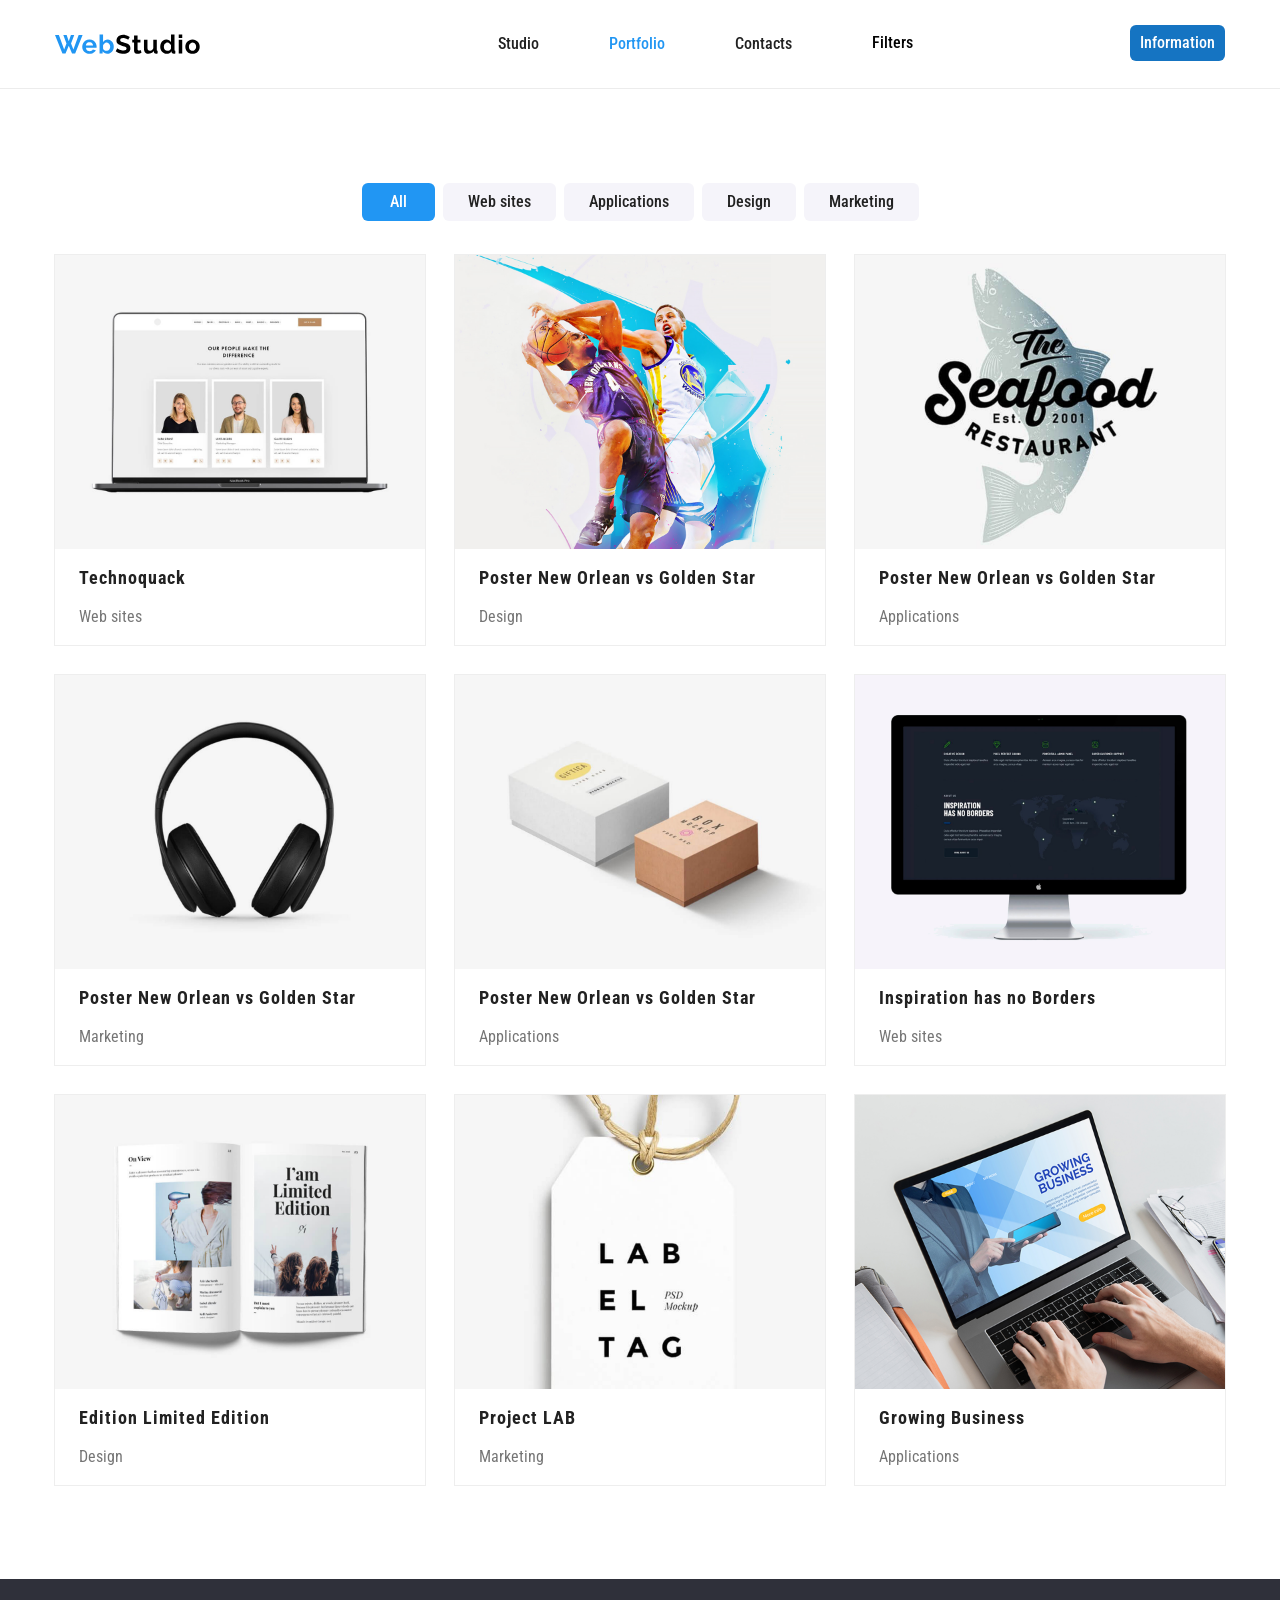
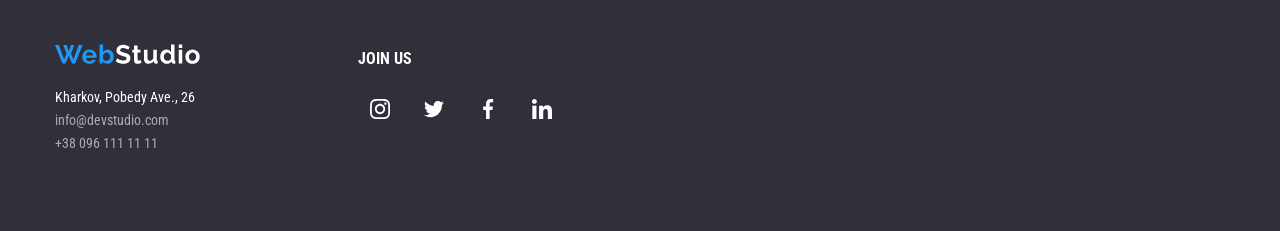
==== commit 618a5720: "finished transition" ====
--- a/portfolio.html
+++ b/portfolio.html
@@ -178,22 +178,63 @@
             </section>
 
     </main>
-    <footer>
+<footer>
         <section class="footer">
-        <div class="container">
-        <div class="footer-out">
-        <a href="#">
-        <img class="img-footer" src="img/logo-footer.svg" alt="Logo" width="145" height="31">
-        </a>
-        </div>
-        <div class="footer-out2">
-            <h3>Kharkov, Pobedy Ave., 26</h3>
-        </div>
-        <div class="footer-a"><a href="mailto:info@devstudio.com">info@devstudio.com</a>
-        </div>
-        <div class="footer-a">
-        <a href="tel:+380961111111">+38 096 111 11 11</a>
-        </div>
+            <div class="container">
+                <div class="blockfoot">
+                    <div class="footdiv1">
+                    <div class="footer-out">
+                        <a href="#">
+                            <img class="img-footer" src="img/logo-footer.svg" alt="Logo" width="145" height="31">
+                        </a>
+                    </div>
+                    <div class="footer-out2">
+                        <h3>Kharkov, Pobedy Ave., 26</h3>
+                    </div>
+                        <div class="footer-a">
+                        <a href="mailto:info@devstudio.com">info@devstudio.com</a>
+                        </div>
+                        <div class="footer-a">
+                        <a href="tel:+380961111111">+38 096 111 11 11</a>
+                        </div>
+                    </div>
+
+                    <div class="footdiv2">
+                        <div class="dlogofoot">
+                            <h3 class="footh3">join us</h3>
+                            <ul>
+                                <li>
+                                    <a href="https://www.instagram.com">
+                                        <svg class="iconwhite">
+                                            <use href="img/sprites.svg#Instagram1"></use>
+                                        </svg>
+                                    </a>
+                                </li>
+                                <li>
+                                    <a href="https://twitter.com">
+                                        <svg class="iconwhite">
+                                            <use href="img/sprites.svg#twitter2"></use>
+                                        </svg>
+                                    </a>
+                                </li>
+                                <li>
+                                    <a href="https://www.facebook.com/">
+                                            <svg class="iconwhite">
+                                            <use href="img/sprites.svg#facebook3"></use>
+                                        </svg>
+                                    </a>
+                                </li>
+                                <li>
+                                    <a href="https://fr.linkedin.com/">
+                                        <svg class="iconwhite">
+                                            <use href="img/sprites.svg#linkedin4"></use>
+                                        </svg>
+                                    </a>
+                                </li>
+                            </ul>
+                        </div>
+                </div>
+            </div>
         </div>
         </section>
     </footer>
--- a/css/styles.css
+++ b/css/styles.css
@@ -10,6 +10,14 @@
     max-width: 1200px;
     margin: 0 auto;
     padding: 0 15px;
+}
+
+.hidden {
+    position: absolute;
+    z-index: -1;
+    width: 0;
+    height: 0;
+    opacity: 0;
 }
 
 .btn {
@@ -89,7 +97,7 @@
 
 .hero {
     min-height: 600px;
-    background: #2F303A url('../img/Img.jpg') no-repeat center/cover;
+    background: linear-gradient(rgba(0,0,0, .3), rgba(0,0,0, .7)), url('../img/Img.jpg') no-repeat center/cover;
     color: #fff;
     display: flex;
     flex-flow: column;
@@ -113,12 +121,7 @@
     margin: 0 auto;
 }
 
-.hero-box::before {
-    content: '';
-    position: absolute;
-    inset: 0;
-    background: rgba(0,0,0, 0.3);
-}
+
 
 .hero-box h1, button {
     position: relative;
@@ -135,7 +138,7 @@
 }
 
 .about-box {
-    width: 270px;
+    flex: 1 1 25%;
     padding-top: 150px;
     position: relative;
 }
@@ -186,25 +189,35 @@
 
 .dlogo {
     padding: 16px 30px 32px 32px;
+    position: relative;
 }
 
 .dlogo a {
-    display: block;
+    display: flex;
     width: 44px;
     height: 44px;
-    text-align: center;
     padding: 12px 12px;
+    background-position: center;
 }
 
 .dlogo a:hover {
     background: #2b93e9;
-    border-radius: 20px;
-}
+    border-radius: 50%;
+    fill: #FFFFFF;
+        transition: all .5s ease-out;
+}
+
+.dlogo a:hover svg{
+    fill: #FFFFFF;
+        transition: all .5s ease-out;
+}
+
 
 .dlogo>ul {
     display: flex;
     gap: 10px;
 }
+
 
 .about-title {
     margin-bottom: 10px;
@@ -433,6 +446,10 @@
     position: relative;
 }
 
+.submenu ul {
+    z-index: 5;
+}
+
 .submenu>ul {
     position: absolute;
     display: none;
@@ -448,6 +465,7 @@
     z-index: 2;
 }
 
+
 .submenu a {
     color: white;
     display: block;
@@ -495,18 +513,17 @@
 }
 
 .dlogofoot a {
-    display: block;
+    display: flex;
     width: 44px;
     height: 44px;
-    text-align: center;
+    background-position: center;
     padding: 12px 12px;
-        background: rgba(255, 255, 255, 0.1);
-            border-radius: 20px;
 }
 
 .dlogofoot a:hover {
     background: #2196F3;
-    border-radius: 20px;
+    border-radius: 50%;
+    transition: all .5s linear;
 }
 
 .dlogofoot>ul {
@@ -576,4 +593,44 @@
     text-transform: uppercase;
     font-weight: 700;
     font-size: 16px;
-}+}
+
+.iconwhite {
+    fill: #FFFFFF;
+}
+
+.iconAFB1B8 {
+    fill: #AFB1B8;
+}
+
+.iconAFB1B8106x60 {
+    width: 106px;
+    height: 60px;
+    fill: #AFB1B8;
+}
+
+.fox{
+    display: flex;
+    gap: 30px;
+    cursor: pointer;
+}
+
+.fox li {
+    flex: 1 1 16%;
+    border: 1px solid #AFB1B8;
+    border-radius: 6px;
+    padding: 16px 32px;
+    min-width: 0;
+}
+
+.fox li:hover svg {
+    fill: #d6e4f0;
+    transition: all 1s linear;
+}
+
+.fox li:hover {
+    fill: #2196F3;
+    background: #2196F3;
+    border: 1px solid #2196F3;
+    transition: all 1s linear;
+    }
